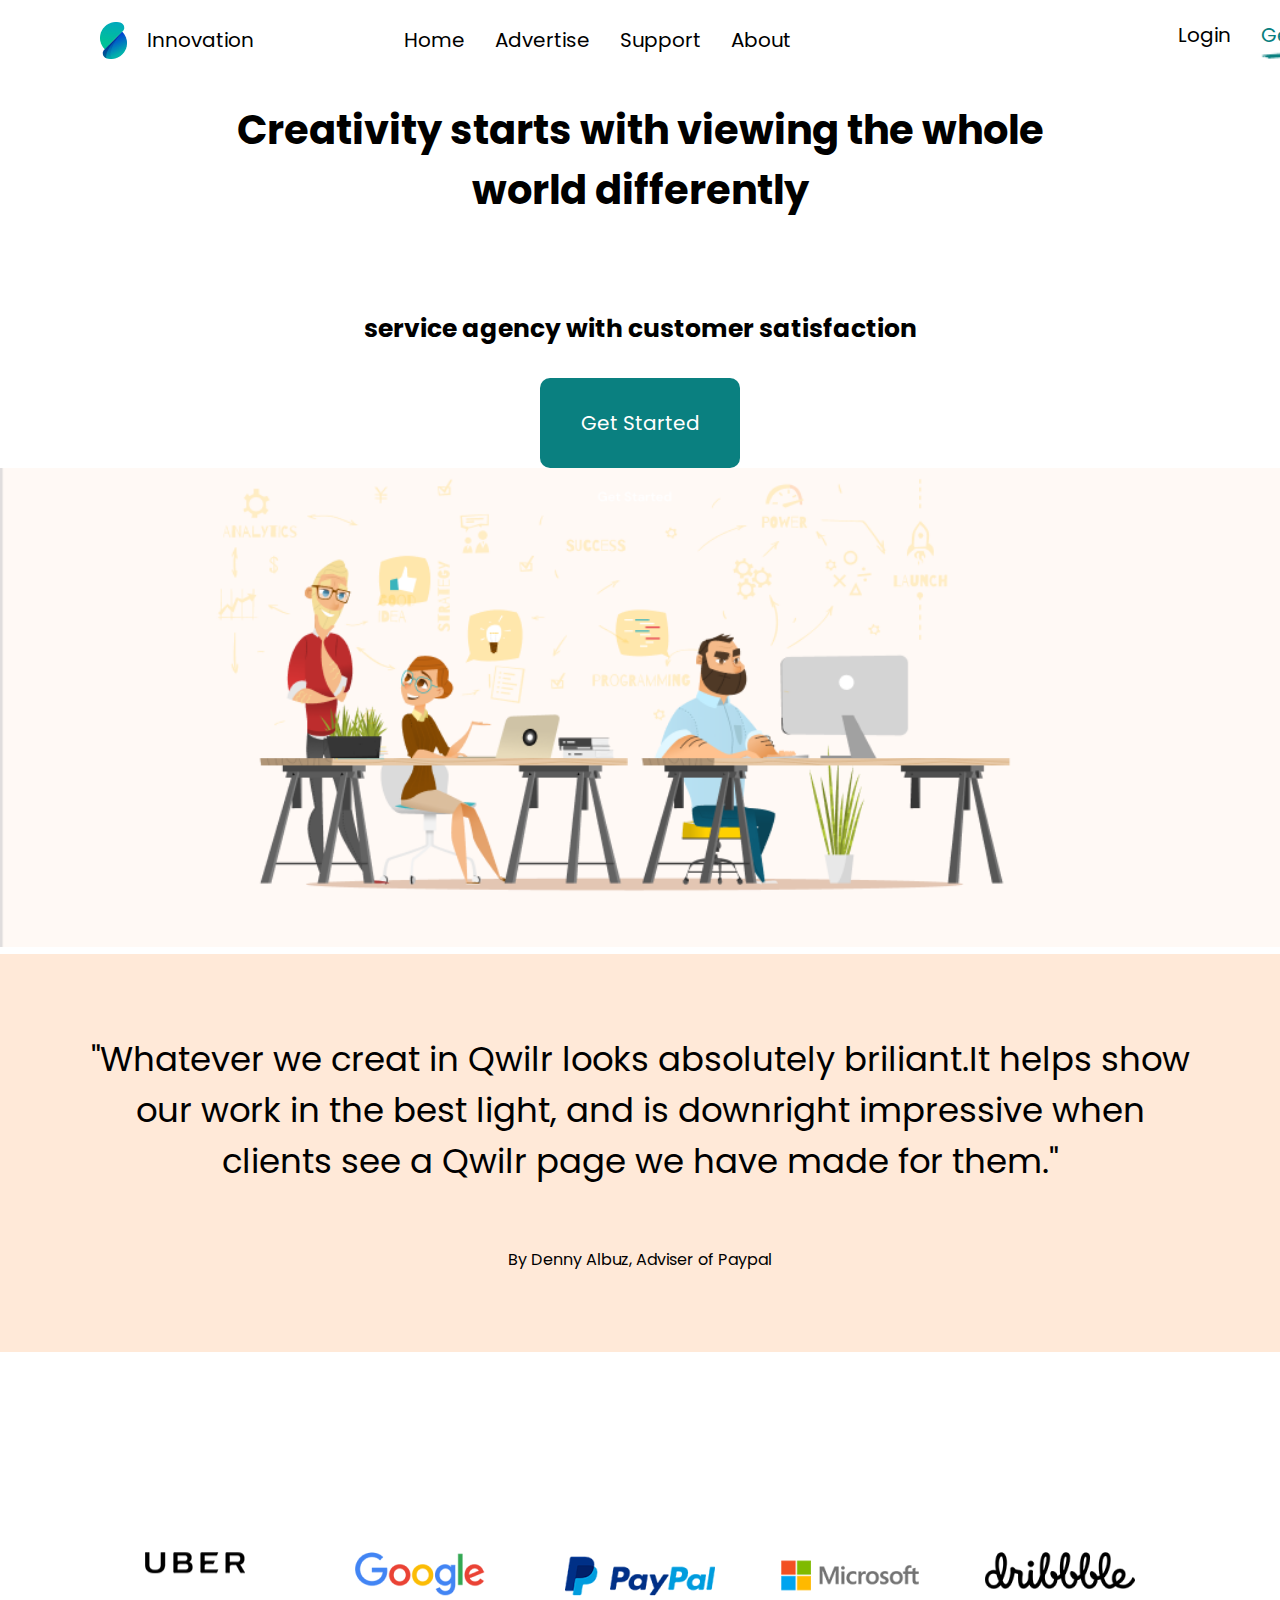
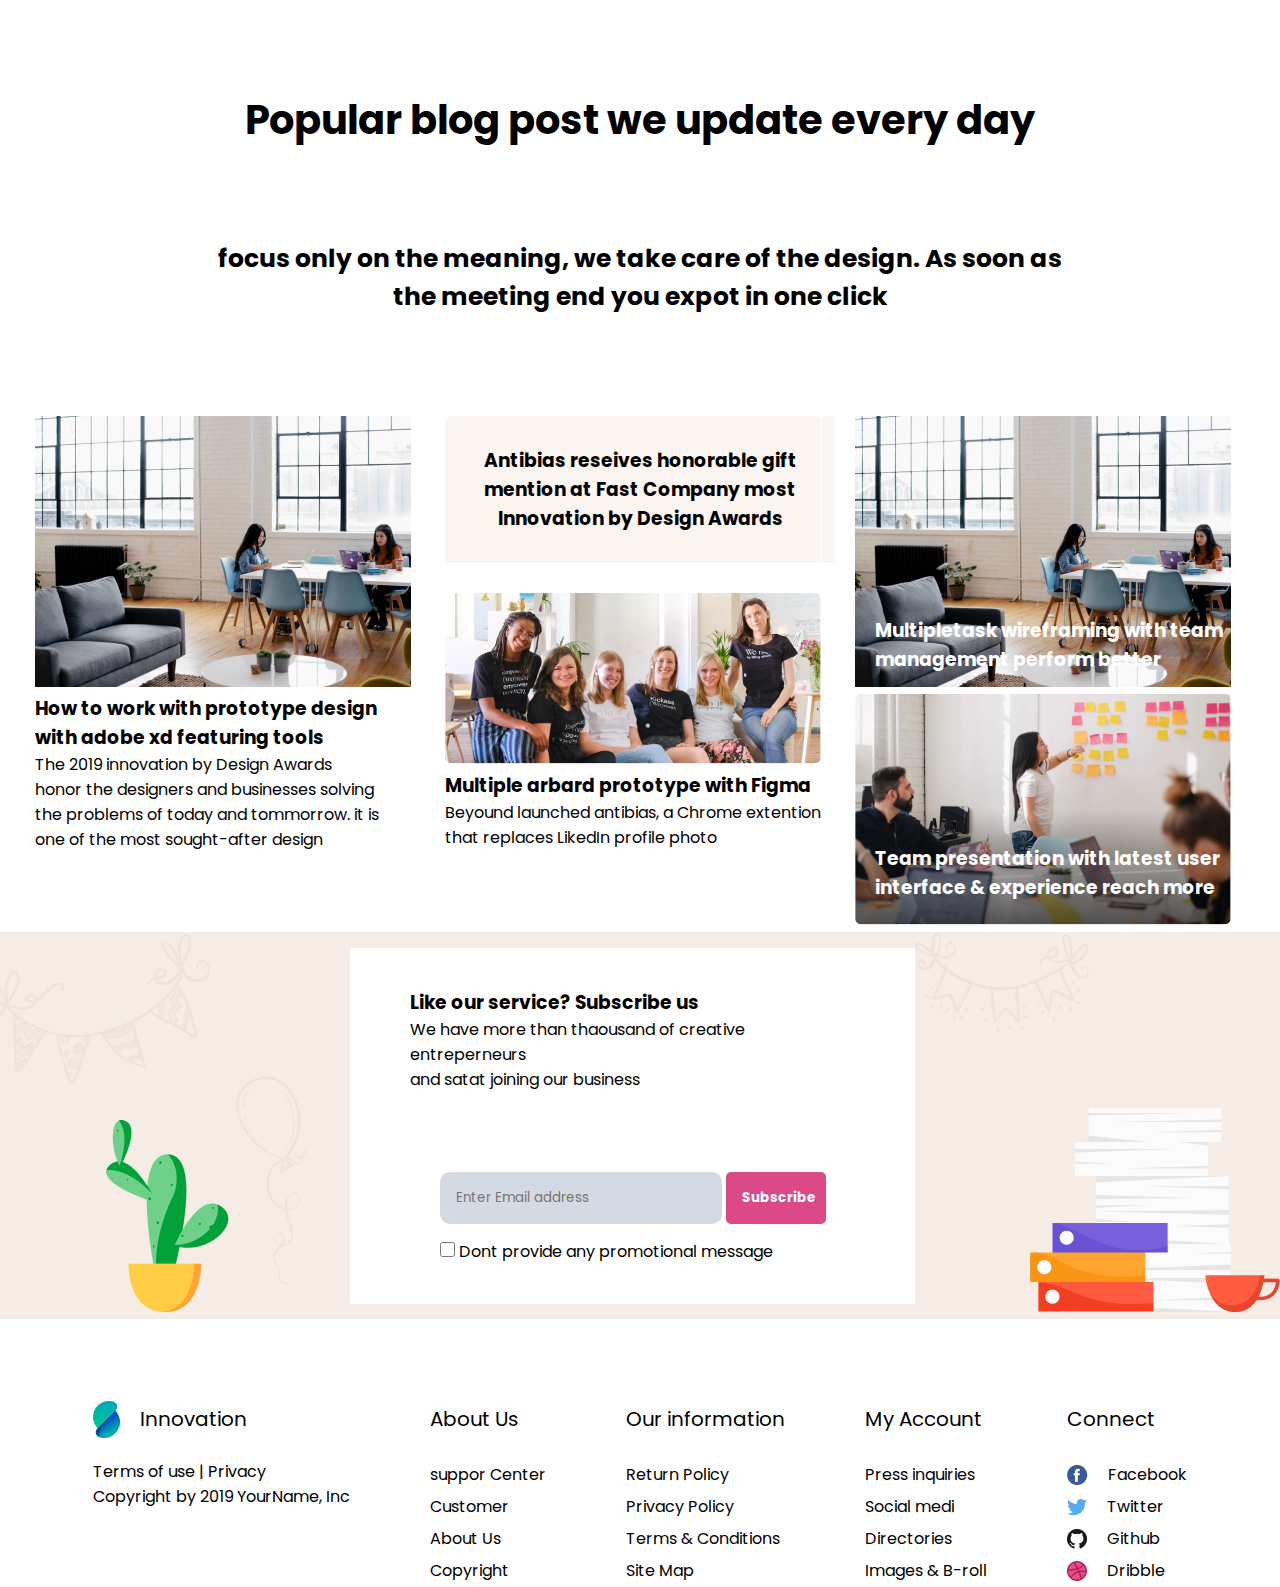
==== index.html @ 90348cad "5 commit" ====
<!DOCTYPE html>
<html lang="en">

<head>
    <meta charset="UTF-8">
    <meta name="viewport" content="width=device-width, initial-scale=1.0">
    <link rel="stylesheet" href="css/home.css">
    <title>home</title>
</head>

<body>
    <header class="header">
        <nav>
            <div class="logo">
                <img src="img/S1.png " alt="#">
                <a href="index.html">Innovation</a>
                <ul>
                    <li><a href="index.html">Home</a></li>
                    <li><a href="advertise.html">Advertise</a></li>
                    <li><a href="support.html">Support</a></li>
                    <li><a href="about.html">About</a></li>
                </ul>
            </div>
            <ul>
                <li><a href="#">Login</a></li>
                <li class="list"><a href="#" style="color: #0A8080;">Get Started</a>
                    <img src="img/Vector.png" alt="#">
                </li>
            </ul>
        </nav>
    </header>
    <div class="titre1">
        <h1>Creativity starts with viewing the whole <br> world differently</h1>
        <h3>service agency with customer satisfaction</h3>
    </div>

    <div class="button"><a href="">Get Started</a></div>
    <div class="image1">
        <img src="img/image1.png" alt="#">
    </div>
    <div class="blog-1">
        <p class="quote">"Whatever we creat in Qwilr looks absolutely briliant.It helps show <br> our work in the best
            light,
            and is downright impressive when <br> clients see a Qwilr page we have made for them."</p>
        <p class="auteur"> By Denny Albuz, Adviser of Paypal</p>
    </div>

    <div class="source">
        <img src="img/Vector(3).png" alt="#">
        <img src="img/Vector(4).png" alt="#">
        <img src="img/Vector(5).png" alt="#">
        <img src="img/Vector(6).png" alt="#">
        <img src="img/Vector(7).png" alt="#">
    </div >
    <h2>Popular blog post we update every day</h2>
    <h4>focus only on the meaning, we take care of the design. As soon as <br> the meeting end you expot in one click
    </h4>
    <div class="blog-2">
        <div class="box1">
            <img src="img/image37.png" alt="#">
            <h3>How to work with prototype design <br>with adobe xd featuring tools</h3>
            <p>The 2019 innovation by Design Awards <br> honor the designers and businesses solving <br> the problems of
                today and
                tommorrow. it is <br>one of the most sought-after design </p>
        </div>
        <div class="box2">
            <h3 class="text-1">Antibias reseives honorable gift <br> mention at Fast Company most <br> Innovation by
                Design Awards</h3>
            <img src="img/image.png" alt="#">
            <h3>Multiple arbard prototype with Figma</h3>
            <p>Beyound launched antibias, a Chrome extention <br> that replaces LikedIn profile photo</p>
        </div>
        <div class="box3">
            <div class="box5">
                <h3>Multipletask wireframing with team <br> management perform better</h3>
                <img src="img/image37.png" alt="#">
            </div>
            <div class="box6">
                <h3>Team presentation with latest user <br> interface & experience reach more</h3>
                <img src="img/image(1).png" alt="#">
            </div>
        </div>
    </div>
    <section class="wrapper">
        <div>
            <img src="img/Group75.png" alt="#">
        </div>
        <div class="container">
            <div>
                <h3>Like our service? Subscribe us</h3>
                <p>We have more than thaousand of creative entreperneurs <br> and satat joining our business</p>
            </div>
            <form>
                <div class="div-sub">
                    <input class="input-1" type="email" placeholder="Enter Email address">
                    <input class="input-2" type="submit" value="Subscribe">
                </div>
                <div>
                    <input class="input-3" type="checkbox">
                    <label>Dont provide any promotional message</label>
                </div>
            </form>
        </div>
        <div>
            <img src="img/Group76(1).png" alt="#">
        </div>
    </section>
    <footer>
        <section class="foot">
            <div class="list">
                <div class="logo">
                    <img src="img/S1.png" alt="#">
                    <a class="main " href="#">Innovation</a>
                </div>
                <div>
                    <p> Terms of use | Privacy</p>
                </div>
                <div>
                    <p>Copyright by 2019 YourName, Inc</p>
                </div>
            </div>
            <div class="list">
                <div><a class="main" href="#">About Us</a></div>
                <div><a class="lien" href="#">suppor Center</a></div>
                <div><a class="lien" href="#">Customer</a></div>
                <div><a class="lien" href="#">About Us</a></div>
                <div><a class="lien" href="#">Copyright</a></div>
            </div>
            <div class="list">
                <div><a class="main" href="#">Our information</a></div>
                <div><a class="lien" href="#">Return Policy</a></div>
                <div><a class="lien" href="#">Privacy Policy</a></div>
                <div><a class="lien" href="#">Terms & Conditions</a></div>
                <div><a class="lien" href="#">Site Map</a></div>
            </div>
            <div class="list">
                <div><a class="main" href="#">My Account </a></div>
                <div><a class="lien" href="#">Press inquiries</a></div>
                <div><a class="lien" href="#">Social medi</a></div>
                <div><a class="lien" href="#">Directories</a></div>
                <div><a class="lien" href="#">Images & B-roll</a></div>
            </div>
            <div class="list">
                <div><a class="main" href="#">Connect</a></div>
                <div class="site">
                    <img src="img/Group78.png" alt="#">
                    <a class="lien" href="#">Facebook</a>
                </div>
                <div class="site">
                    <img src="img/Group.png" alt="#">
                    <a class="lien" href="#">Twitter</a>
                </div>
                <div class="site">
                    <img src="img/Vector(11).png" alt="#">
                    <a class="lien" href="#">Github</a>
                </div>
                <div class="site">
                    <img src="img/Group81.png" alt="#">
                    <a class="lien" href="#">Dribble</a>
                </div>
            </div>
        </section>
    </footer>
</body>

</html>
---- css/home.css ----
@import url('https://fonts.googleapis.com/css2?family=Poppins:wght@100;200;300;400;500;600;700;800;900&display=swap');

* {
    margin: 0;
    padding: 0;
    font-family: 'Poppins', sans-serif;
} 

a {
    text-decoration: none;
} 



/* body{
    min-height: 100vh;
}   */
nav{
    display: flex;
    width: 100%;
    max-width: 1300px;
    margin: 0 auto;
    justify-content: space-between; 
}
ul {
    display: flex;
    list-style: none;
}
li{
    padding-left: 30px;
}
 .header {
   position: fixed;
   top: 0;
   left: 0;
   width: 100%;
   padding: 20px 100px;
   display: flex;
   justify-content: space-between;
   align-items: center;
   z-index: 999;
   background-color: #fff;
}
.logo{
    display: flex;
    align-items: center;
    gap:20px;
}
.logo a {
    position: relative;
    color: black;
    font-size: 20px;
}
.logo > a {
    margin-right: 100px;
}

nav a {
    position: relative;
    margin-left: 0px;
    color: black;
    font-size: 20px;
    transition: 0.3s;
}
nav a:hover {
    color: rgb(156, 160, 160);
}
.list{
    display: flex;
    flex-direction: column;
}
.titre1 {
    padding-top:  90px 90px;

}
 .titre1 h1{ 
    font-size: 40px;
    /* margin-left: 370px; */
    margin-top: 100px;
    text-align: center;
   
}
.titre1 h3{
    font-size: 25px;
    margin-top: 90px;
    text-align: center;
}
.button{
    font-size: 20px;
   background-color: #0A8080;
   margin: auto;
   width: 200px;
   margin-top: 30px;
   height: 60px;
   text-align: center;
   padding-top: 30px;
   border-radius: 10px;
   transition: 0.2s;
 
}
.button:hover{
    background-color: rgb(43, 41, 41);
 transform: scale(1.1);
}
.button a{
  color: #fff;
}

.image1 img{
    width: 100%;
}
.blog-1{
background-image: url("../img/Vector\ \(10\).png");
padding-top: 80px;
padding-bottom: 80px;
}
.quote{
    font-size: 34px;
    text-align: center;
}
.auteur{
    padding-top: 60px;
   text-align: center;
}

.source {
    margin-inline: auto;
    /* width: 1100px; */
    display: grid;
    grid-template-columns: repeat(auto-fit , minmax(150px , auto));
    justify-content: center;
    gap: 60px;
    margin-top: 200px;
}
h2{
    font-size: 40px;
    margin-top: 90px;
    text-align: center;

}
h4{  
     font-size: 25px;
    margin-top: 90px;
    text-align: center;
}

.blog-2{
    margin-top: 100px;
    justify-content: center;
    /* align-items: center; */
    display: grid;
    grid-template-columns: repeat(auto-fit , minmax(390px, auto));
     gap: 20px;

}
.text-1{
    background-image: url("../img/Rectangle.png");
    padding-top: 30px;
    padding-bottom: 30px;
    margin-bottom: 30px;
    text-align: center;
}
.box5{
    position: relative;
}
 .box5 > h3{
    position: absolute;
    padding-top: 200px;
    padding-left: 20px;
    color: #fff;
    
} 
.box6{
    position: relative;
}
 .box6 > h3{
    position: absolute;
    padding-top: 150px;
    padding-left: 20px;
    color: #fff;
    
} 
 .wrapper{
    background-color: #F4ECE5;
    display: grid;
    grid-template-columns: repeat(auto-fit , minmax(350px, auto));
    align-items: center;
    
} 
 .container{
    background-color: white;
   display: flex;
   flex-wrap: wrap;
   align-items: center;
   justify-content: space-evenly;
   padding-top: 40px ;
   padding-bottom: 40px ;
   padding-left: 60px ;
   padding-right: 60px ; 
   gap: 80px;
} 

.input-1{
    background-color: #D4DAE2;
    padding: 16px;
    width: 250px;
    border: #fff;
    border-radius: 10px;

}
.input-2{
    background-color:#DB4A87;
    padding: 16px;
    width: 100px;
    border: #fff;
    border-radius: 5px;
    color: #fff;
    font-weight:700;

}
.div-sub{
    margin-bottom: 15px;
}
.input-3[type="checkbox"] {
    width: 15px;
    height: 15px;
  }
footer{
    margin-top: 60px;
}
.foot{
    display: flex;
    flex-wrap: wrap;
    justify-content:center;
    gap: 80px;
   
}
.list{
    display: flex;
    flex-direction: column;
    
}
 .main{
    color: black ;
     font-size: 20px;
     line-height: 4;
 }
.lien{
    color: black;
    line-height: 2;
} 



.site{
    display: flex;
    align-items: center;
    gap:20px;
} 
@media (max-width:900px) {
    .image1 img{
        height: 100%;
        height: 300px;
    }
    
}
@media (max-width:700px){
    .titre1 h1{
        font-size: 30px;
    }
    .titre1 h3{
        font-size: 20px;
    }
    .button{
        font-size: 15px;
       width: 150px;
       margin-top: 20px;
       height: 40px;
       text-align: center;
       padding-top: 20px;
      
    }
    .quote{
        font-size: 20px;
        text-align: center;
    }
    .auteur{
        font-size: 13px;
}
h2{
    font-size: 30px;
    margin-top: 90px;
    text-align: center;

}
h4{  
     font-size: 20px;
    margin-top: 90px;
    text-align: center;
}
}
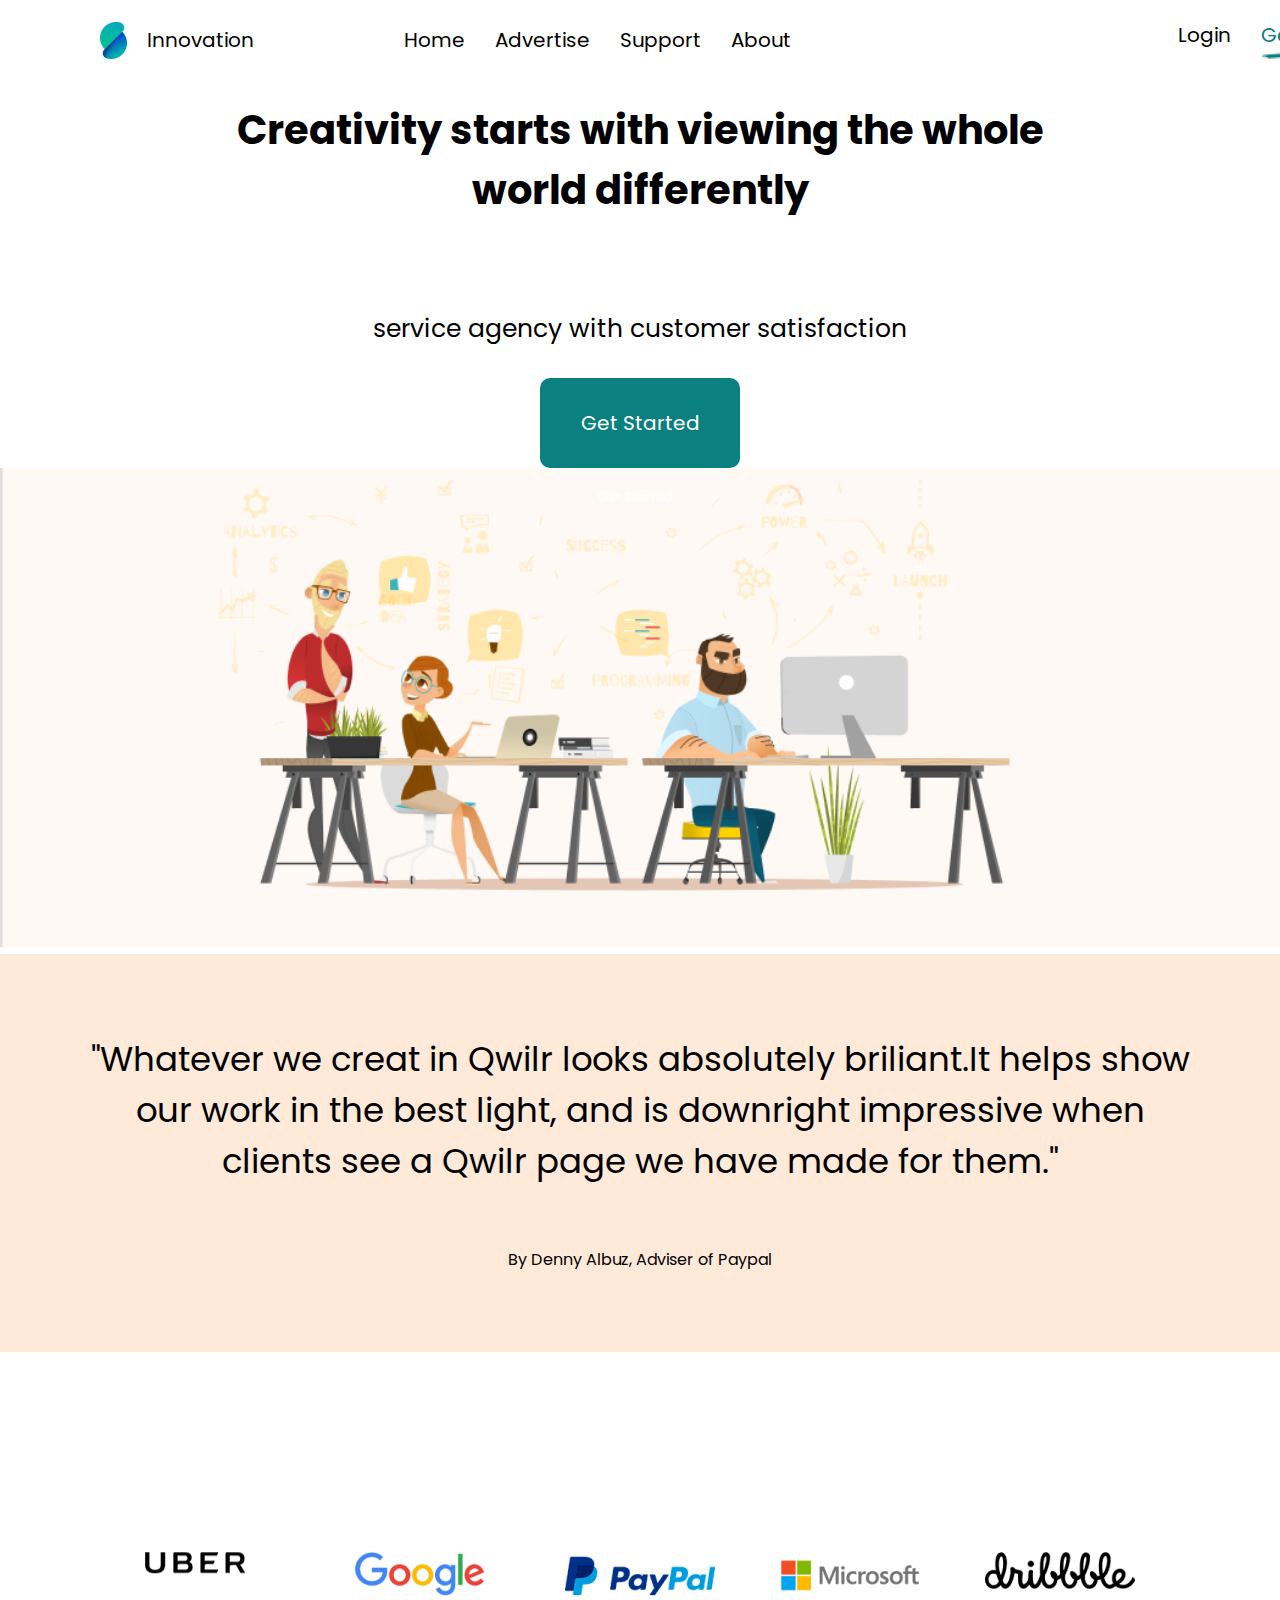
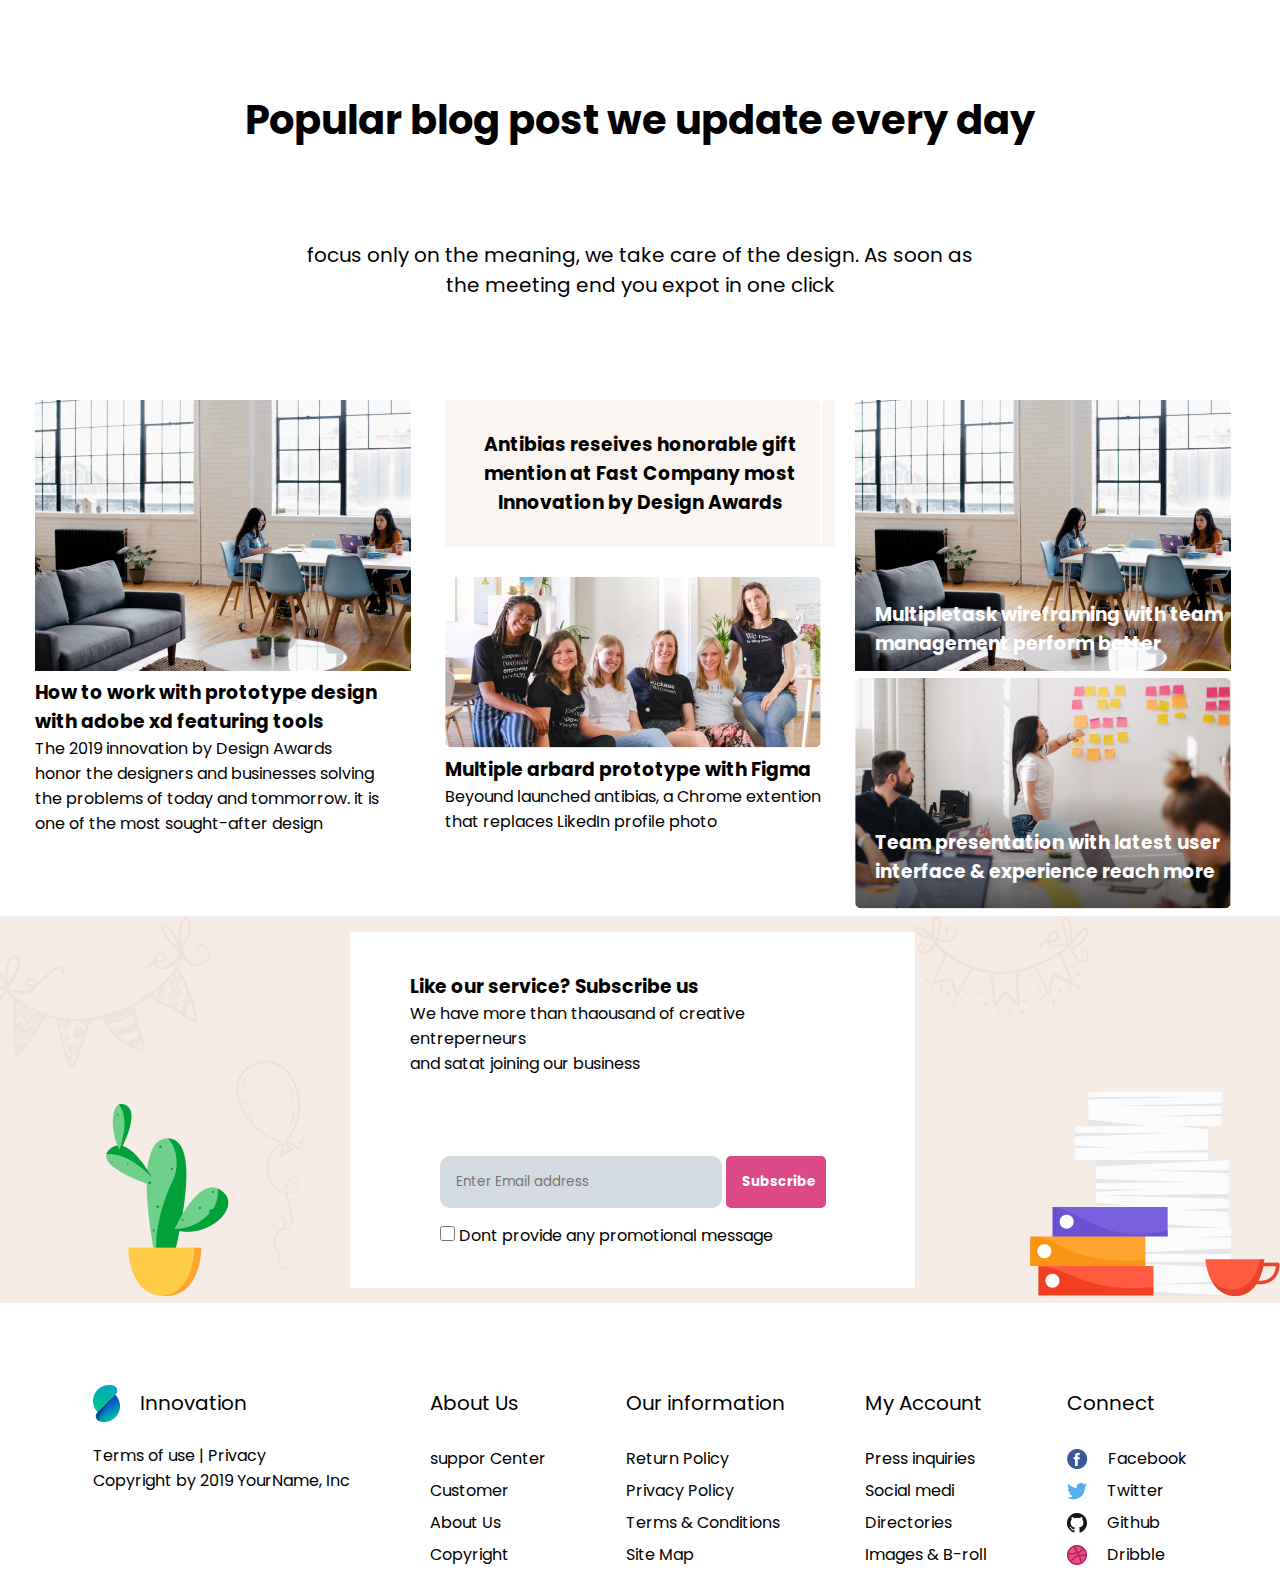
==== commit 3d1336e1: "9 commit" ====
--- a/index.html
+++ b/index.html
@@ -3,6 +3,9 @@
 
 <head>
     <meta charset="UTF-8">
+    <meta name="description" content="Author: A.N. Author,
+    Illustrator: P. Picture, Category: Books, Price: $17.99,
+    Length: 784 pages">
     <meta name="viewport" content="width=device-width, initial-scale=1.0">
     <link rel="stylesheet" href="css/home.css">
     <title>home</title>
@@ -31,10 +34,10 @@
     </header>
     <div class="titre1">
         <h1>Creativity starts with viewing the whole <br> world differently</h1>
-        <h3>service agency with customer satisfaction</h3>
+        <p>service agency with customer satisfaction</p>
     </div>
 
-    <div class="button"><a href="">Get Started</a></div>
+    <div class="button"><a href="index.html">Get Started</a></div>
     <div class="image1">
         <img src="img/image1.png" alt="#">
     </div>
@@ -53,8 +56,8 @@
         <img src="img/Vector(7).png" alt="#">
     </div >
     <h2>Popular blog post we update every day</h2>
-    <h4>focus only on the meaning, we take care of the design. As soon as <br> the meeting end you expot in one click
-    </h4>
+    <p class="paragraphe">focus only on the meaning, we take care of the design. As soon as <br> the meeting end you expot in one click
+    </p>
     <div class="blog-2">
         <div class="box1">
             <img src="img/image37.png" alt="#">
@@ -96,8 +99,8 @@
                     <input class="input-2" type="submit" value="Subscribe">
                 </div>
                 <div>
-                    <input class="input-3" type="checkbox">
-                    <label>Dont provide any promotional message</label>
+                    <input id="checkbook" class="input-3" type="checkbox">
+                    <label for="checkbook">Dont provide any promotional message</label>
                 </div>
             </form>
         </div>
--- a/css/home.css
+++ b/css/home.css
@@ -81,10 +81,13 @@
     text-align: center;
    
 }
-.titre1 h3{
+.titre1 p{
     font-size: 25px;
     margin-top: 90px;
     text-align: center;
+}
+.image1{
+    max-width: 100%;
 }
 .button{
     font-size: 20px;
@@ -139,8 +142,8 @@
     text-align: center;
 
 }
-h4{  
-     font-size: 25px;
+.paragraphe{  
+     font-size: 20px;
     margin-top: 90px;
     text-align: center;
 }
@@ -259,17 +262,17 @@
     gap:20px;
 } 
 @media (max-width:900px) {
-    .image1 img{
+     .image1 img{
         height: 100%;
         height: 300px;
     }
-    
+     
 }
 @media (max-width:700px){
     .titre1 h1{
         font-size: 30px;
     }
-    .titre1 h3{
+    .titre1 p{
         font-size: 20px;
     }
     .button{
@@ -294,7 +297,7 @@
     text-align: center;
 
 }
-h4{  
+.paragraphe{  
      font-size: 20px;
     margin-top: 90px;
     text-align: center;
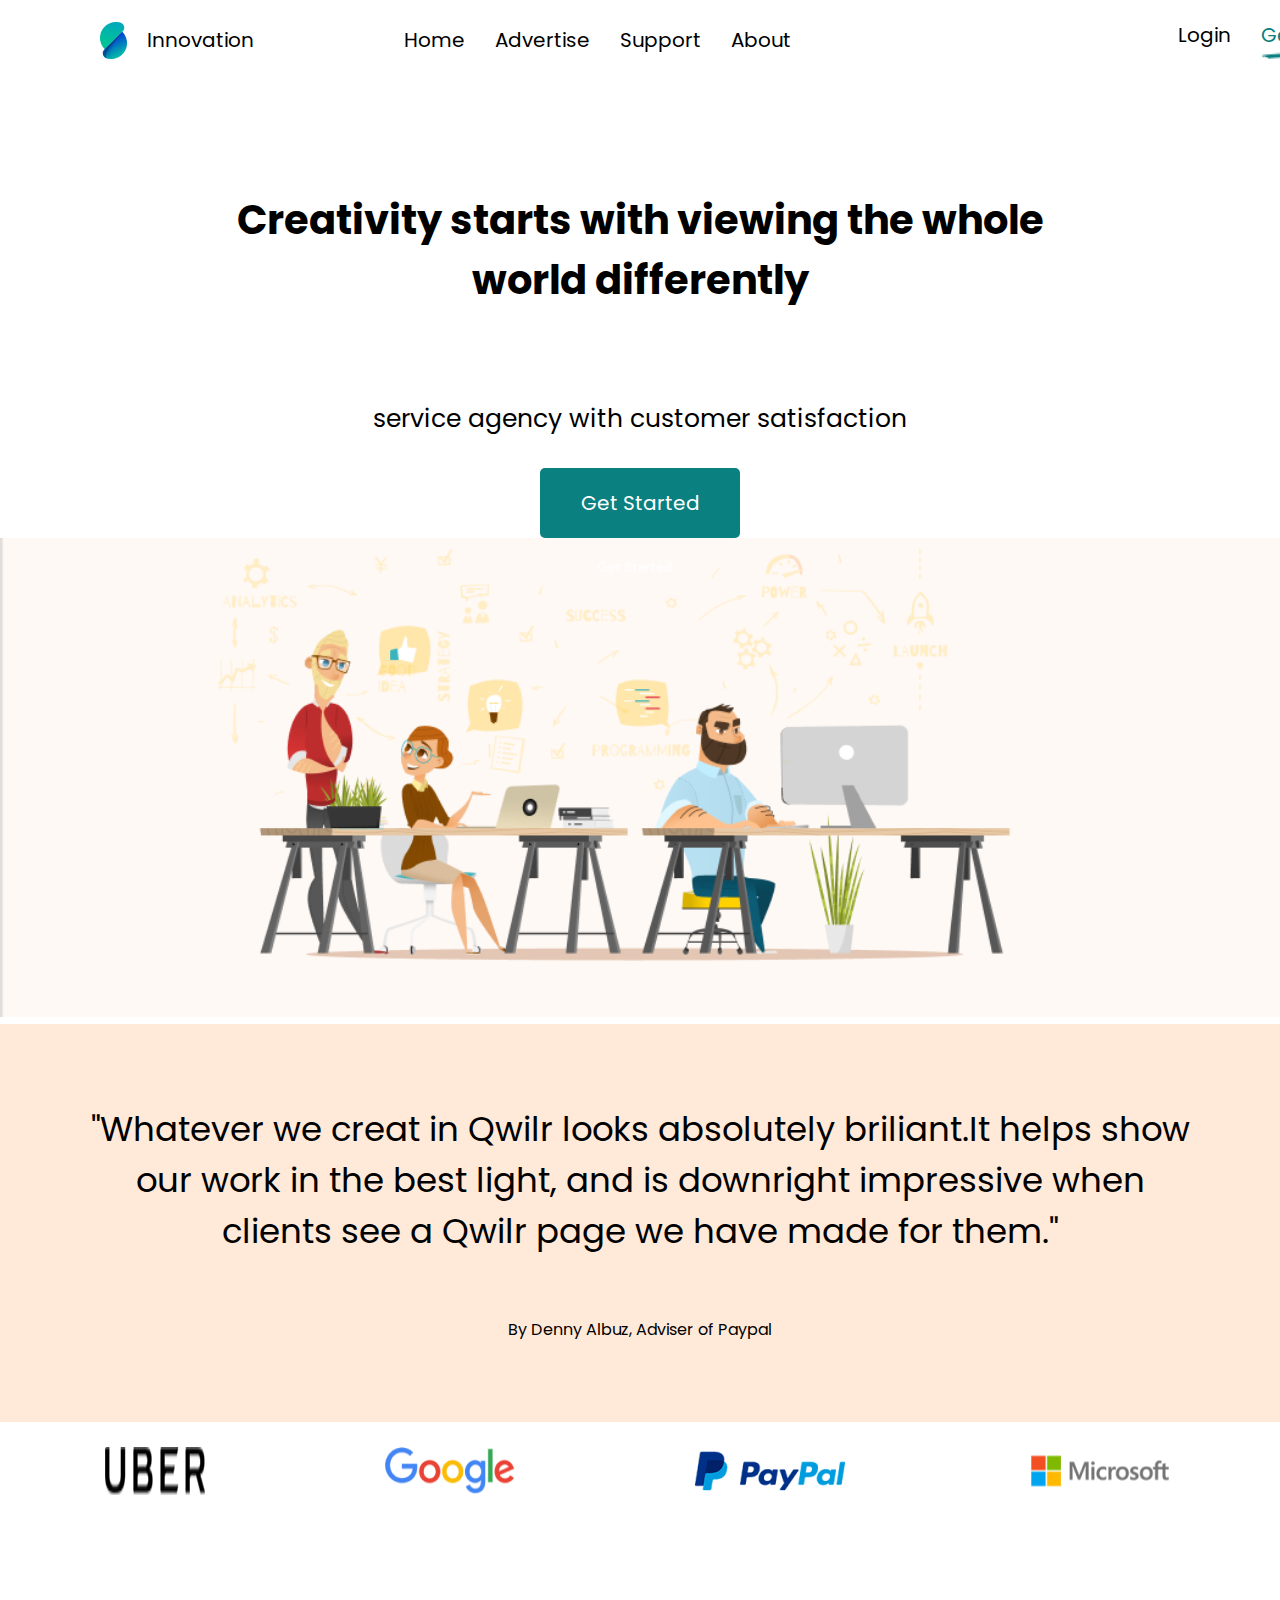
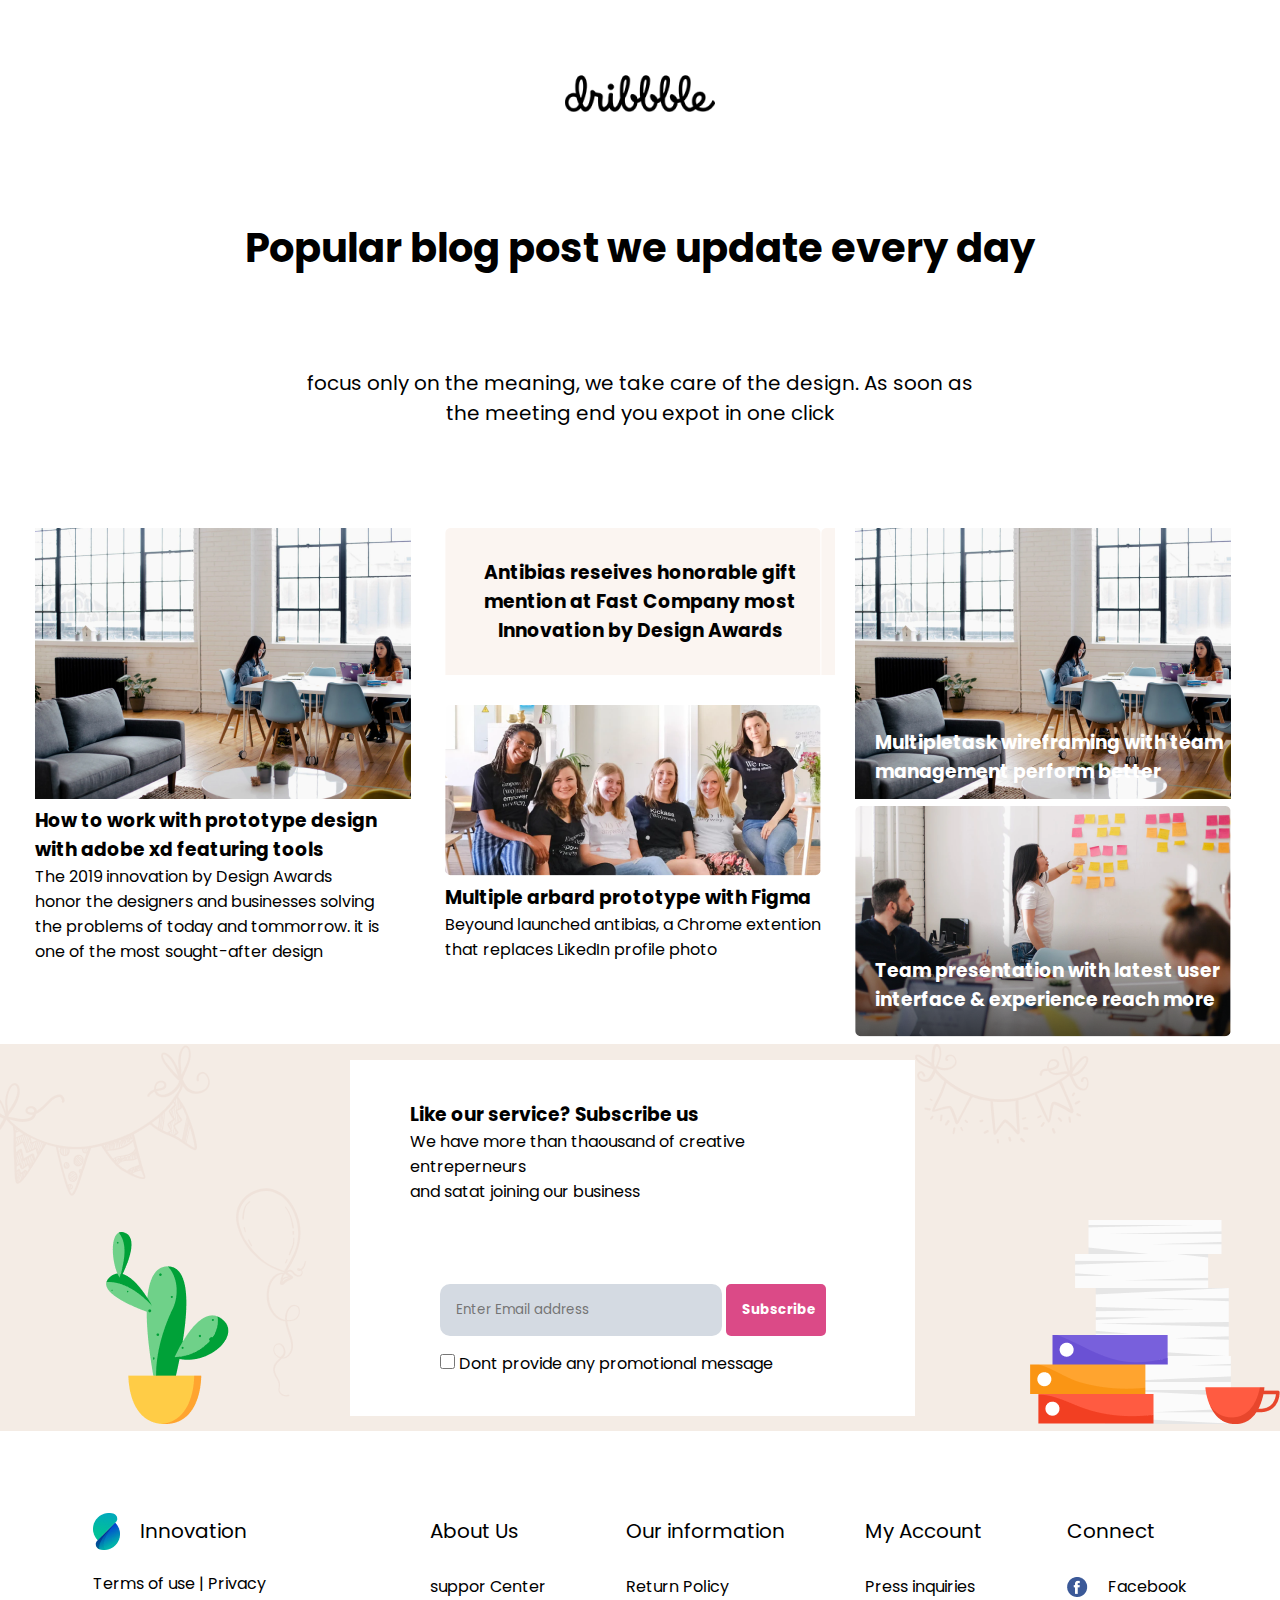
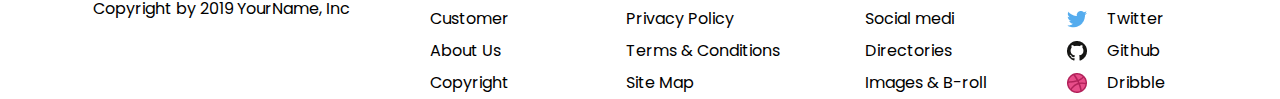
==== commit 323365d7: "modification commit" ====
--- a/index.html
+++ b/index.html
@@ -32,6 +32,7 @@
             </ul>
         </nav>
     </header>
+    <section class="home">
     <div class="titre1">
         <h1>Creativity starts with viewing the whole <br> world differently</h1>
         <p>service agency with customer satisfaction</p>
@@ -41,6 +42,7 @@
     <div class="image1">
         <img src="img/image1.png" alt="#">
     </div>
+</section>
     <div class="blog-1">
         <p class="quote">"Whatever we creat in Qwilr looks absolutely briliant.It helps show <br> our work in the best
             light,
@@ -86,7 +88,7 @@
     </div>
     <section class="wrapper">
         <div>
-            <img src="img/Group75.png" alt="#">
+            <img class="sub-img" src="img/Group75.png" alt="#">
         </div>
         <div class="container">
             <div>
@@ -105,7 +107,7 @@
             </form>
         </div>
         <div>
-            <img src="img/Group76(1).png" alt="#">
+            <img class="sub-img" src="img/Group76(1).png" alt="#">
         </div>
     </section>
     <footer>
--- a/css/home.css
+++ b/css/home.css
@@ -6,42 +6,39 @@
     padding: 0;
     font-family: 'Poppins', sans-serif;
 } 
+.header {
+    position: fixed;
+    top: 0;
+    left: 0;
+    width: 100%;
+    padding: 20px 100px;
+    display: flex;
+    justify-content: space-between;
+    align-items: center;
+    z-index: 999;
+    background-color: #fff;
+ }
 
 a {
     text-decoration: none;
 } 
-
-
-
-/* body{
-    min-height: 100vh;
-}   */
+ul {
+    display: flex;
+    list-style: none;
+}
+li{
+    padding-left: 30px;
+}
 nav{
+   
     display: flex;
     width: 100%;
     max-width: 1300px;
     margin: 0 auto;
     justify-content: space-between; 
 }
-ul {
-    display: flex;
-    list-style: none;
-}
-li{
-    padding-left: 30px;
-}
- .header {
-   position: fixed;
-   top: 0;
-   left: 0;
-   width: 100%;
-   padding: 20px 100px;
-   display: flex;
-   justify-content: space-between;
-   align-items: center;
-   z-index: 999;
-   background-color: #fff;
-}
+
+ 
 .logo{
     display: flex;
     align-items: center;
@@ -57,7 +54,7 @@
 }
 
 nav a {
-    position: relative;
+    /* position: relative; */
     margin-left: 0px;
     color: black;
     font-size: 20px;
@@ -71,7 +68,7 @@
     flex-direction: column;
 }
 .titre1 {
-    padding-top:  90px 90px;
+    padding-top:  90px;
 
 }
  .titre1 h1{ 
@@ -86,30 +83,29 @@
     margin-top: 90px;
     text-align: center;
 }
-.image1{
-    max-width: 100%;
-}
 .button{
     font-size: 20px;
    background-color: #0A8080;
-   margin: auto;
+   margin-inline: auto;
    width: 200px;
    margin-top: 30px;
-   height: 60px;
    text-align: center;
-   padding-top: 30px;
-   border-radius: 10px;
-   transition: 0.2s;
+   padding-top: 20px;
+   padding-bottom: 20px;
+   border-radius: 5px;
+   
  
 }
 .button:hover{
     background-color: rgb(43, 41, 41);
- transform: scale(1.1);
+    transform: scale(1.1);
 }
 .button a{
   color: #fff;
 }
-
+.image1{
+    max-width: 100%;
+}
 .image1 img{
     width: 100%;
 }
@@ -130,11 +126,20 @@
 .source {
     margin-inline: auto;
     /* width: 1100px; */
-    display: grid;
-    grid-template-columns: repeat(auto-fit , minmax(150px , auto));
+    display: flex;
+    flex-wrap: wrap;
     justify-content: center;
-    gap: 60px;
-    margin-top: 200px;
+    gap: 150px;
+    margin-top: 10px;
+}
+.source img{
+    padding: 15px;
+    transition: 0.3s;
+    border-radius: 17px;
+}
+.source img:hover{
+    background-color: #dddee0;
+    transform: scale(1.1);
 }
 h2{
     font-size: 40px;
@@ -261,45 +266,93 @@
     align-items: center;
     gap:20px;
 } 
-@media (max-width:900px) {
+@media (max-width:600px) {
+    .home{
+        background-color: #FEEADA ;
+        padding: 10px;
+    }
+    .blog-1{
+        background-color: #FFD0AA;
+        padding: 30px;
+    }
+
      .image1 img{
-        height: 100%;
-        height: 300px;
+       display: none;
+    }
+    .source {
+        margin-inline: auto;
+        justify-content: center;
+        gap: 10px;
+        margin-top: 50px;
     }
      
-}
-@media (max-width:700px){
+    .source img{
+     width: 100px;
+
+    }
+    .input-1{
+        margin-bottom: 10px;
+    }
+    .input-2{
+        background-color:#DB4A87;
+        padding: 10px;
+        font-weight:500;
+    
+    }
+}
+@media (max-width:600px){
     .titre1 h1{
-        font-size: 30px;
+        font-size: 20px;
     }
     .titre1 p{
-        font-size: 20px;
+        margin-top: 12px;
+        font-size: 12px;
     }
     .button{
         font-size: 15px;
-       width: 150px;
-       margin-top: 20px;
-       height: 40px;
-       text-align: center;
-       padding-top: 20px;
+         width: 100px;
+       margin-top: 10px;
+       padding: 10px;
+       margin-bottom: 20px;
       
     }
     .quote{
-        font-size: 20px;
+        font-size: 12px;
         text-align: center;
     }
     .auteur{
-        font-size: 13px;
+        padding-top: 20px;
+        font-size: 10px;
 }
 h2{
-    font-size: 30px;
-    margin-top: 90px;
-    text-align: center;
-
+    font-size: 20px;
+    margin-top: 50px;
+    text-align: center;
+
+}
+p{
+    font-size: 12px;
 }
 .paragraphe{  
-     font-size: 20px;
-    margin-top: 90px;
-    text-align: center;
+     font-size: 12px;
+    margin-top: 30px;
+    text-align: center;
+}
+.blog-2{
+    margin-left:30px;
+    margin-top: 20px;
+}
+.sub-img{
+    display: none;
+} 
+.container{
+    background-color: #F4ECE5;
+    gap: 20px;
+}
+.foot{
+    margin-inline:auto ;
+        gap: 50px;
+
+   
 }
 }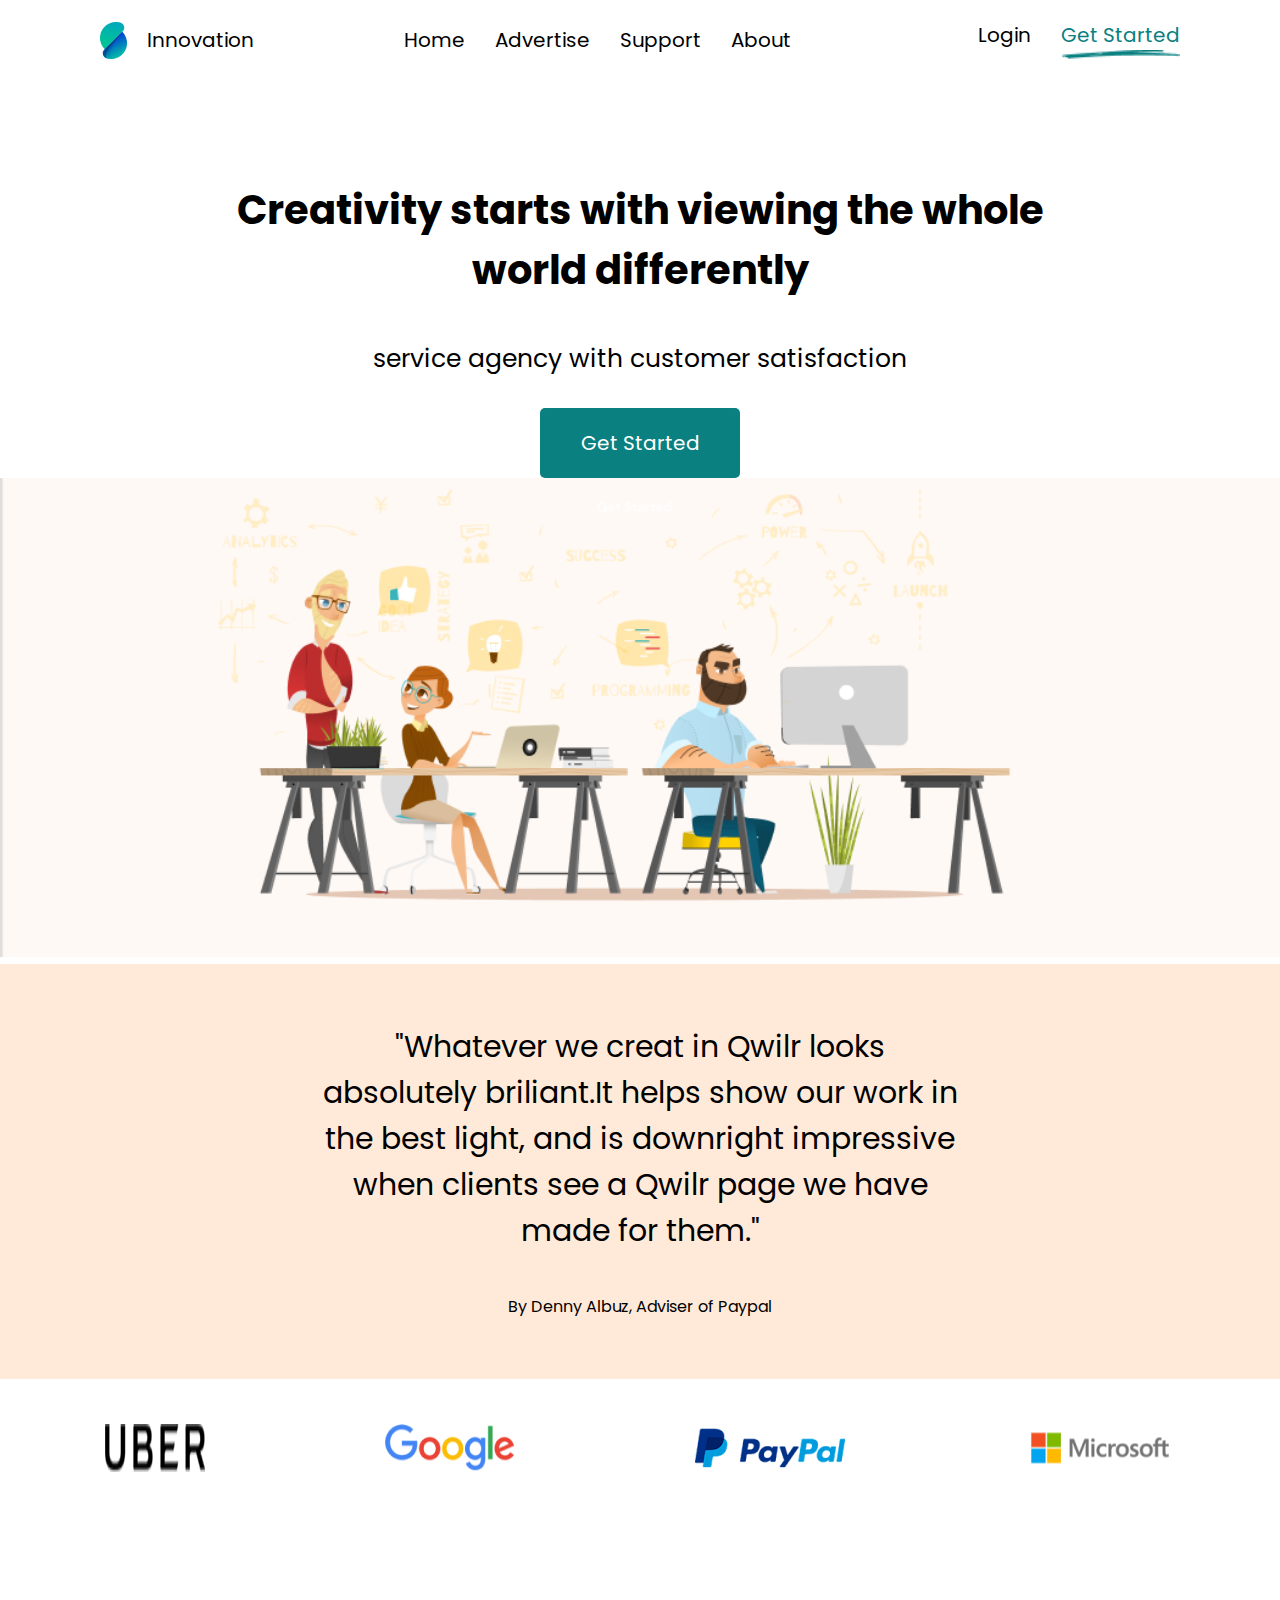
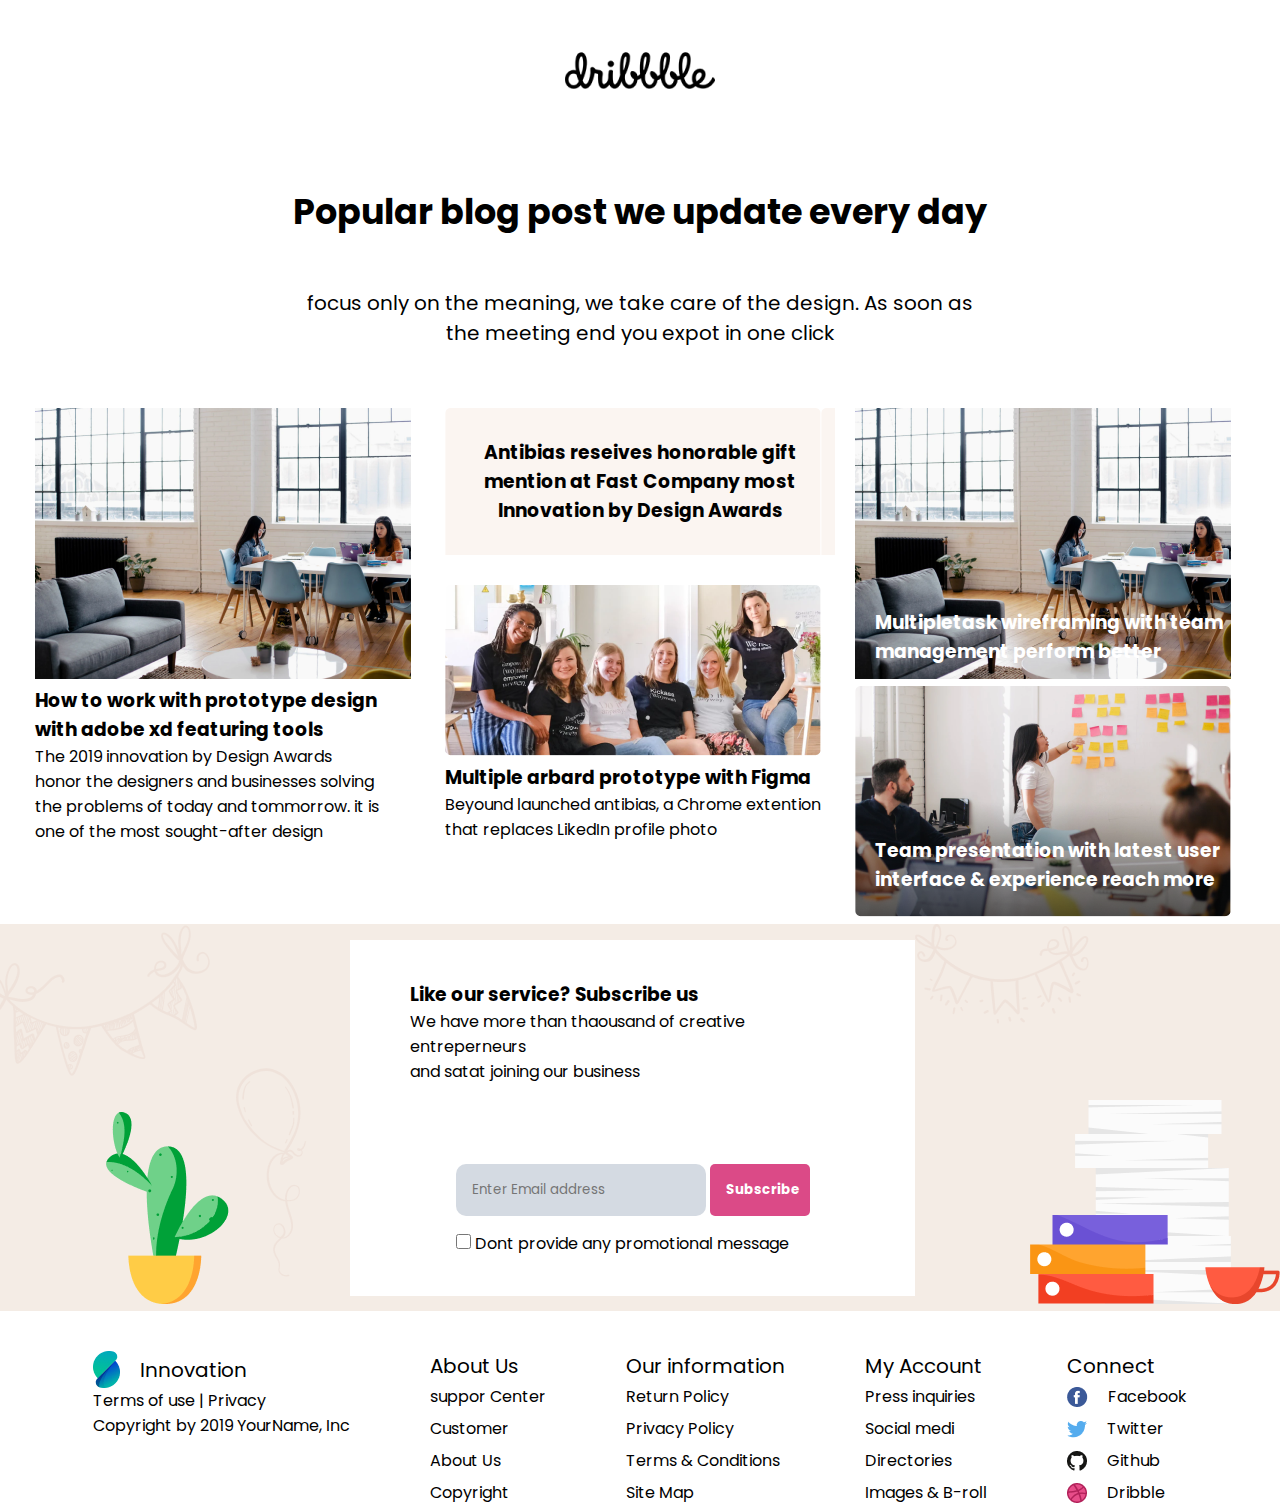
==== commit b60fc725: "modification_page_contact commit" ====
--- a/index.html
+++ b/index.html
@@ -6,6 +6,8 @@
     <meta name="description" content="Author: A.N. Author,
     Illustrator: P. Picture, Category: Books, Price: $17.99,
     Length: 784 pages">
+    <link rel="stylesheet" href="https://cdnjs.cloudflare.com/ajax/libs/font-awesome/6.4.2/css/all.min.css">
+
     <meta name="viewport" content="width=device-width, initial-scale=1.0">
     <link rel="stylesheet" href="css/home.css">
     <title>home</title>
@@ -26,11 +28,12 @@
             </div>
             <ul>
                 <li><a href="#">Login</a></li>
-                <li class="list"><a href="#" style="color: #0A8080;">Get Started</a>
+                <li class="get"><a href="#" style="color: #0A8080;">Get Started</a>
                     <img src="img/Vector.png" alt="#">
                 </li>
             </ul>
         </nav>
+        <label for= "" class="icon"></label>
     </header>
     <section class="home">
     <div class="titre1">
@@ -44,9 +47,9 @@
     </div>
 </section>
     <div class="blog-1">
-        <p class="quote">"Whatever we creat in Qwilr looks absolutely briliant.It helps show <br> our work in the best
+        <p class="quote">"Whatever we creat in Qwilr looks absolutely briliant.It helps show  our work in the best
             light,
-            and is downright impressive when <br> clients see a Qwilr page we have made for them."</p>
+            and is downright impressive when  clients see a Qwilr page we have made for them."</p>
         <p class="auteur"> By Denny Albuz, Adviser of Paypal</p>
     </div>
 
@@ -57,7 +60,7 @@
         <img src="img/Vector(6).png" alt="#">
         <img src="img/Vector(7).png" alt="#">
     </div >
-    <h2>Popular blog post we update every day</h2>
+    <h2 class="titre-2">Popular blog post we update every day</h2>
     <p class="paragraphe">focus only on the meaning, we take care of the design. As soon as <br> the meeting end you expot in one click
     </p>
     <div class="blog-2">
@@ -112,8 +115,8 @@
     </section>
     <footer>
         <section class="foot">
-            <div class="list">
-                <div class="logo">
+            <div class="list1">
+                <div class="logo-2">
                     <img src="img/S1.png" alt="#">
                     <a class="main " href="#">Innovation</a>
                 </div>
--- a/css/home.css
+++ b/css/home.css
@@ -5,6 +5,7 @@
     margin: 0;
     padding: 0;
     font-family: 'Poppins', sans-serif;
+    box-sizing: border-box;
 } 
 .header {
     position: fixed;
@@ -22,23 +23,16 @@
 a {
     text-decoration: none;
 } 
-ul {
-    display: flex;
-    list-style: none;
-}
-li{
-    padding-left: 30px;
+img{
+    max-width: 100%;
 }
 nav{
-   
     display: flex;
     width: 100%;
     max-width: 1300px;
     margin: 0 auto;
     justify-content: space-between; 
 }
-
- 
 .logo{
     display: flex;
     align-items: center;
@@ -53,8 +47,29 @@
     margin-right: 100px;
 }
 
+ul {
+    display: flex;
+    list-style: none;
+}
+
+li{
+    padding-left: 30px;
+}
+
+/* header label{
+    display: none;
+}
+
+ header label::before{
+    content: "\f0c9 ";
+    font-family: "FontAwesome";
+    font-size: 30px;
+   cursor: pointer;
+    
+ } */
+
 nav a {
-    /* position: relative; */
+     position: relative; 
     margin-left: 0px;
     color: black;
     font-size: 20px;
@@ -63,7 +78,7 @@
 nav a:hover {
     color: rgb(156, 160, 160);
 }
-.list{
+.get{
     display: flex;
     flex-direction: column;
 }
@@ -73,14 +88,12 @@
 }
  .titre1 h1{ 
     font-size: 40px;
-    /* margin-left: 370px; */
-    margin-top: 100px;
-    text-align: center;
-   
+    margin-top: 90px;
+    text-align: center;
 }
 .titre1 p{
     font-size: 25px;
-    margin-top: 90px;
+    margin-top: 40px;
     text-align: center;
 }
 .button{
@@ -103,60 +116,57 @@
 .button a{
   color: #fff;
 }
-.image1{
-    max-width: 100%;
-}
 .image1 img{
-    width: 100%;
+ width: 100%;
 }
 .blog-1{
 background-image: url("../img/Vector\ \(10\).png");
-padding-top: 80px;
-padding-bottom: 80px;
+padding-top: 60px;
+padding-bottom: 60px;
 }
 .quote{
-    font-size: 34px;
+    margin-inline: auto;
+    width: 50%;
+    font-size: 30px;
     text-align: center;
 }
 .auteur{
-    padding-top: 60px;
+    padding-top: 40px;
    text-align: center;
 }
 
 .source {
     margin-inline: auto;
-    /* width: 1100px; */
     display: flex;
     flex-wrap: wrap;
     justify-content: center;
     gap: 150px;
-    margin-top: 10px;
+    margin-top: 30px;
 }
 .source img{
     padding: 15px;
     transition: 0.3s;
-    border-radius: 17px;
+    border-radius: 10px;
 }
 .source img:hover{
     background-color: #dddee0;
     transform: scale(1.1);
 }
-h2{
-    font-size: 40px;
-    margin-top: 90px;
+.titre-2{
+    font-size: 35px;
+    margin-top: 80px;
     text-align: center;
 
 }
 .paragraphe{  
      font-size: 20px;
-    margin-top: 90px;
+    margin-top: 50px;
     text-align: center;
 }
 
 .blog-2{
-    margin-top: 100px;
+    margin-top: 60px;
     justify-content: center;
-    /* align-items: center; */
     display: grid;
     grid-template-columns: repeat(auto-fit , minmax(390px, auto));
      gap: 20px;
@@ -202,10 +212,7 @@
    flex-wrap: wrap;
    align-items: center;
    justify-content: space-evenly;
-   padding-top: 40px ;
-   padding-bottom: 40px ;
-   padding-left: 60px ;
-   padding-right: 60px ; 
+   padding: 40px 60px 40px 60px;
    gap: 80px;
 } 
 
@@ -234,10 +241,8 @@
     width: 15px;
     height: 15px;
   }
-footer{
-    margin-top: 60px;
-}
-.foot{
+  .foot{
+    margin-top: 40px;
     display: flex;
     flex-wrap: wrap;
     justify-content:center;
@@ -249,24 +254,48 @@
     flex-direction: column;
     
 }
+.logo-2{
+    display: flex;
+    align-items: center;
+    gap: 20px;
+    
+}
+
+.logo-2 a {
+    color: black;
+    font-size: 20px;
+}
  .main{
     color: black ;
      font-size: 20px;
-     line-height: 4;
+    
  }
 .lien{
     color: black;
     line-height: 2;
 } 
 
-
-
 .site{
     display: flex;
     align-items: center;
     gap:20px;
 } 
+
+
 @media (max-width:600px) {
+    .header{
+        padding-left:15px ;
+    }
+
+   
+    /* header label{
+        display: block;
+
+    }
+    ul{
+        display: none;
+    } */
+    
     .home{
         background-color: #FEEADA ;
         padding: 10px;
@@ -294,10 +323,8 @@
         margin-bottom: 10px;
     }
     .input-2{
-        background-color:#DB4A87;
         padding: 10px;
         font-weight:500;
-    
     }
 }
 @media (max-width:600px){
@@ -309,7 +336,7 @@
         font-size: 12px;
     }
     .button{
-        font-size: 15px;
+        font-size: 12px;
          width: 100px;
        margin-top: 10px;
        padding: 10px;
@@ -342,17 +369,34 @@
     margin-left:30px;
     margin-top: 20px;
 }
-.sub-img{
-    display: none;
-} 
-.container{
-    background-color: #F4ECE5;
-    gap: 20px;
-}
-.foot{
-    margin-inline:auto ;
-        gap: 50px;
-
-   
-}
-}+ .wrapper div img {
+        display: none;
+    }
+
+    .container {
+        background-color: #F4ECE5;
+        gap: 20px;
+    }
+
+    .input-1 {
+        margin-bottom: 10px;
+    }
+
+    .input-2 {
+        padding: 10px;
+        font-weight: 500;
+    }
+    
+.foot {
+    justify-content: space-between;
+    gap: 30px;
+    }
+    .list1{
+        width: 100%;
+        margin-inline: 50px;
+
+    }
+    .list{
+        width: 40%;
+    } 
+}
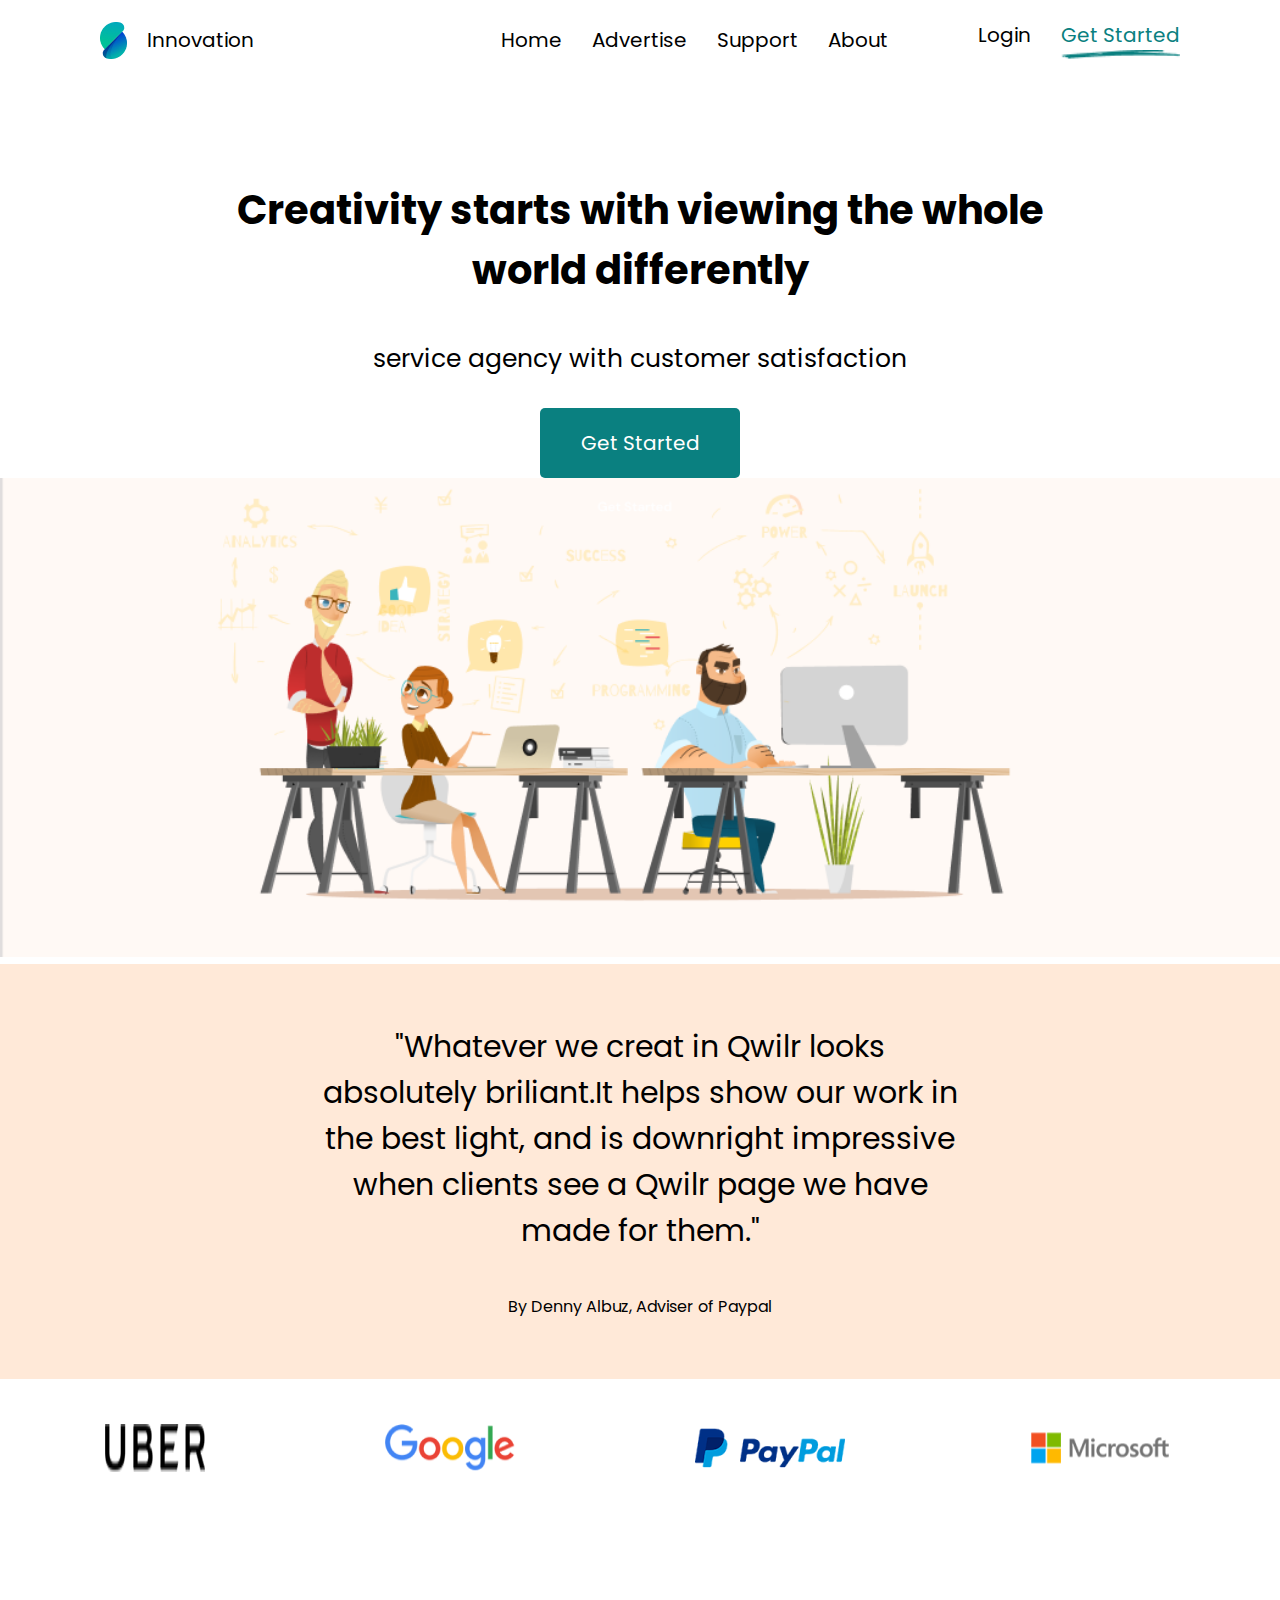
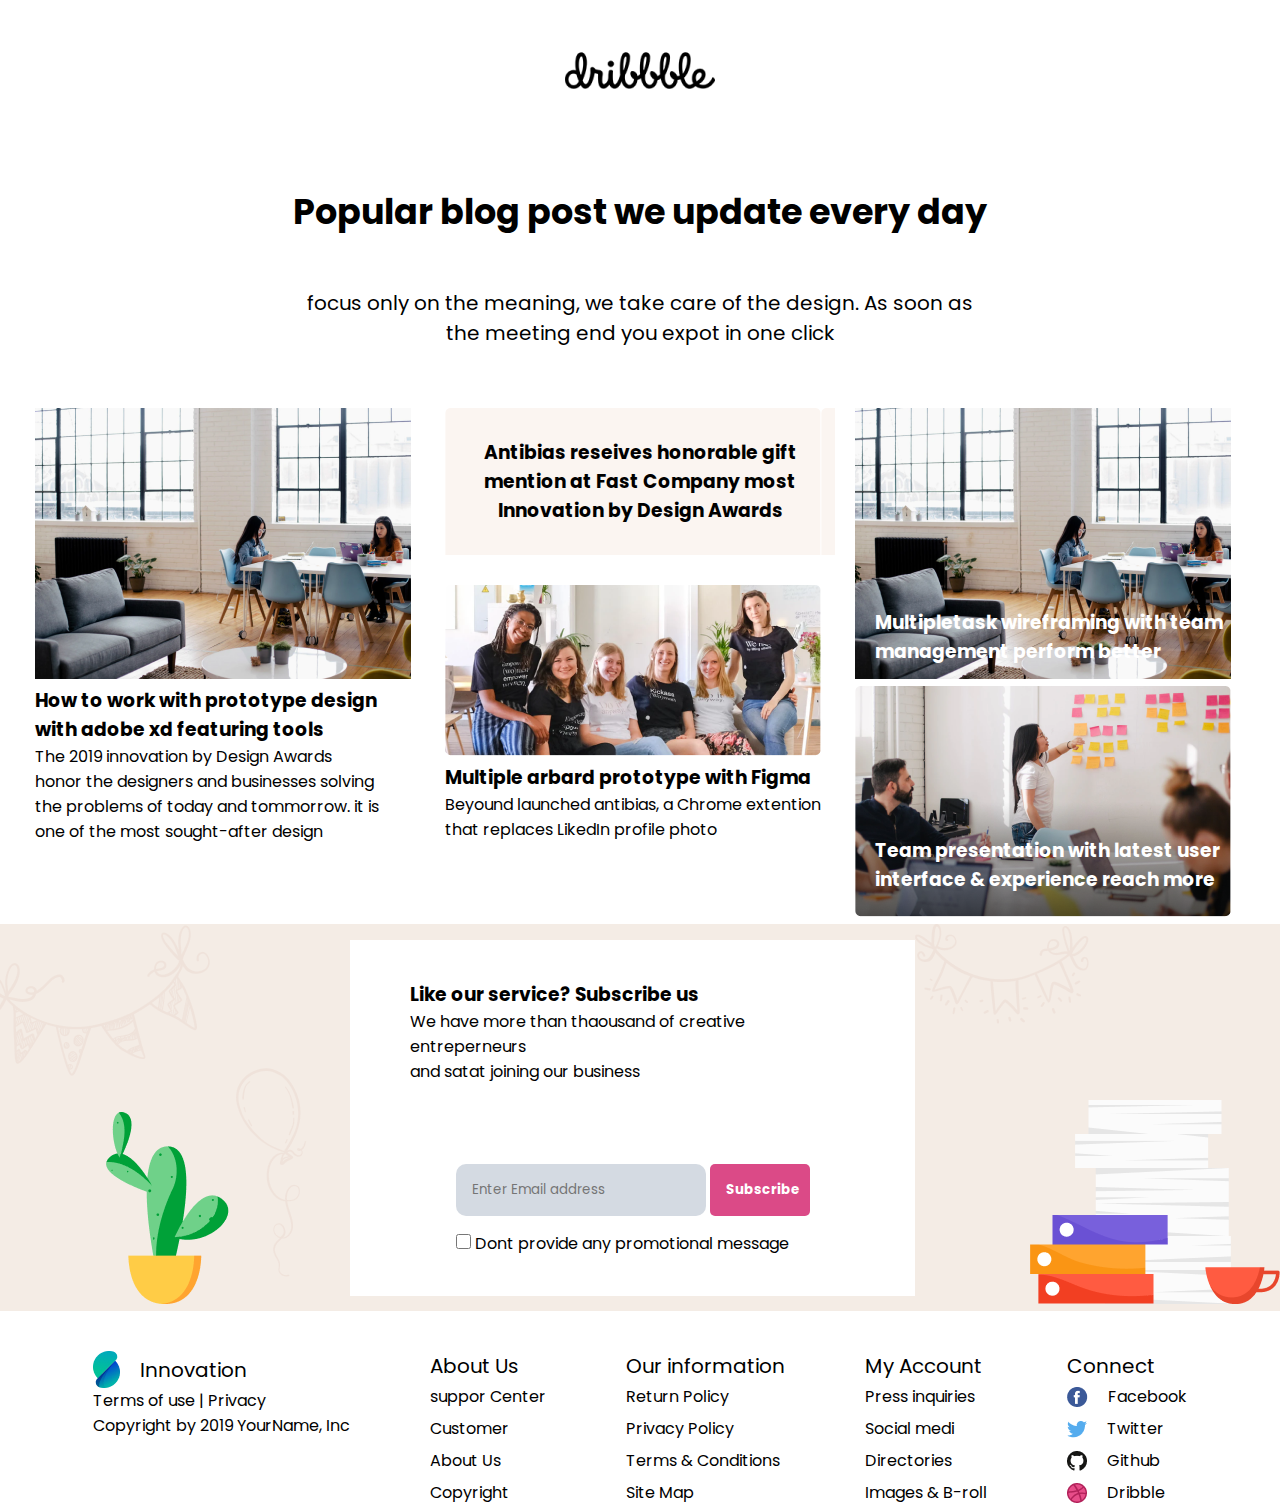
==== commit 04579b8f: "navbar commit" ====
--- a/index.html
+++ b/index.html
@@ -19,37 +19,45 @@
             <div class="logo">
                 <img src="img/S1.png " alt="#">
                 <a href="index.html">Innovation</a>
-                <ul>
+            </div>
+            <div class="burger">
+                <ul class="nav-links">
                     <li><a href="index.html">Home</a></li>
                     <li><a href="advertise.html">Advertise</a></li>
                     <li><a href="support.html">Support</a></li>
                     <li><a href="about.html">About</a></li>
                 </ul>
+
+                <ul class="nav-links">
+                    <li><a href="#">Login</a></li>
+                    <li class="get"><a href="#" style="color: #0A8080;">Get Started</a>
+                        <img src="img/Vector.png" alt="#">
+                    </li>
+                </ul>
             </div>
-            <ul>
-                <li><a href="#">Login</a></li>
-                <li class="get"><a href="#" style="color: #0A8080;">Get Started</a>
-                    <img src="img/Vector.png" alt="#">
-                </li>
-            </ul>
+            <div class="menu">
+                <div class="line"></div>
+                <div class="line"></div>
+                <div class="line"></div>
+            </div>
         </nav>
-        <label for= "" class="icon"></label>
-    </header>
+        <script src="main.js"></script>  
+     </header>
     <section class="home">
-    <div class="titre1">
-        <h1>Creativity starts with viewing the whole <br> world differently</h1>
-        <p>service agency with customer satisfaction</p>
-    </div>
+        <div class="titre1">
+            <h1>Creativity starts with viewing the whole <br> world differently</h1>
+            <p>service agency with customer satisfaction</p>
+        </div>
 
-    <div class="button"><a href="index.html">Get Started</a></div>
-    <div class="image1">
-        <img src="img/image1.png" alt="#">
-    </div>
-</section>
+        <div class="button"><a href="index.html">Get Started</a></div>
+        <div class="image1">
+            <img src="img/image1.png" alt="#">
+        </div>
+    </section>
     <div class="blog-1">
-        <p class="quote">"Whatever we creat in Qwilr looks absolutely briliant.It helps show  our work in the best
+        <p class="quote">"Whatever we creat in Qwilr looks absolutely briliant.It helps show our work in the best
             light,
-            and is downright impressive when  clients see a Qwilr page we have made for them."</p>
+            and is downright impressive when clients see a Qwilr page we have made for them."</p>
         <p class="auteur"> By Denny Albuz, Adviser of Paypal</p>
     </div>
 
@@ -59,9 +67,10 @@
         <img src="img/Vector(5).png" alt="#">
         <img src="img/Vector(6).png" alt="#">
         <img src="img/Vector(7).png" alt="#">
-    </div >
+    </div>
     <h2 class="titre-2">Popular blog post we update every day</h2>
-    <p class="paragraphe">focus only on the meaning, we take care of the design. As soon as <br> the meeting end you expot in one click
+    <p class="paragraphe">focus only on the meaning, we take care of the design. As soon as <br> the meeting end you
+        expot in one click
     </p>
     <div class="blog-2">
         <div class="box1">
@@ -169,6 +178,7 @@
             </div>
         </section>
     </footer>
+   
 </body>
 
 </html>--- a/css/home.css
+++ b/css/home.css
@@ -6,6 +6,7 @@
     padding: 0;
     font-family: 'Poppins', sans-serif;
     box-sizing: border-box;
+   
 } 
 .header {
     position: fixed;
@@ -56,18 +57,6 @@
     padding-left: 30px;
 }
 
-/* header label{
-    display: none;
-}
-
- header label::before{
-    content: "\f0c9 ";
-    font-family: "FontAwesome";
-    font-size: 30px;
-   cursor: pointer;
-    
- } */
-
 nav a {
      position: relative; 
     margin-left: 0px;
@@ -75,12 +64,33 @@
     font-size: 20px;
     transition: 0.3s;
 }
+.burger{
+    display: flex;
+    gap: 60px;
+    align-items: center;
+}
 nav a:hover {
     color: rgb(156, 160, 160);
 }
 .get{
     display: flex;
     flex-direction: column;
+    
+}
+.menu div{
+      width: 25px;
+      height: 3px;
+      background-color: rgb(75, 71, 71);
+      margin: 5px;
+
+      
+}
+
+.menu{
+    cursor: pointer;
+    display: none;
+    align-items: center;
+    margin-left:90px ;
 }
 .titre1 {
     padding-top:  90px;
@@ -165,6 +175,7 @@
 }
 
 .blog-2{
+    width: 100%;
     margin-top: 60px;
     justify-content: center;
     display: grid;
@@ -286,16 +297,38 @@
     .header{
         padding-left:15px ;
     }
-
-   
-    /* header label{
+    .burger{
+        position: absolute;
+        right: 0px;
+        height: 92vh;
+        top: 8vh;
+        background-color: rgba(255, 203, 203, 0.934);
+        display: flex;
+        flex-direction: column;
+        align-items: center;
+        width: 100%;
+        margin: auto;
+        transform: translateX(100%) ;
+        transition:0.5s ease-in
+
+    }
+    .nav-links{
+        display: flex;
+        flex-direction: column;
+        gap: 50px;
+        align-items: center;
+        margin: auto;
+
+    }
+    
+    .menu{
         display: block;
 
     }
-    ul{
-        display: none;
-    } */
-    
+
+    .nav-active{
+        transform: translateX(0%) ;
+    }
     .home{
         background-color: #FEEADA ;
         padding: 10px;
@@ -366,8 +399,27 @@
     text-align: center;
 }
 .blog-2{
-    margin-left:30px;
     margin-top: 20px;
+}
+.box1 h3{
+    padding-left:20px ;
+    font-size: 20px;
+
+}
+.box1 p{
+    padding-left:20px ;
+    font-size: 12px;
+
+}
+.box2 h3{
+    padding-left:20px ;
+    font-size: 20px;
+
+}
+.box2 p{
+    padding-left:20px ;
+    font-size: 12px;
+
 }
  .wrapper div img {
         display: none;
@@ -397,6 +449,21 @@
 
     }
     .list{
+        padding-left: 10px;
         width: 40%;
     } 
 }
+@media (max-width:1000px) {
+    .wrapper div img {
+        display: none;
+    }
+    .container {
+        background-color: #F4ECE5;
+        gap: 20px;
+    }
+    .wrapper{
+        display: block;
+    }
+
+
+}
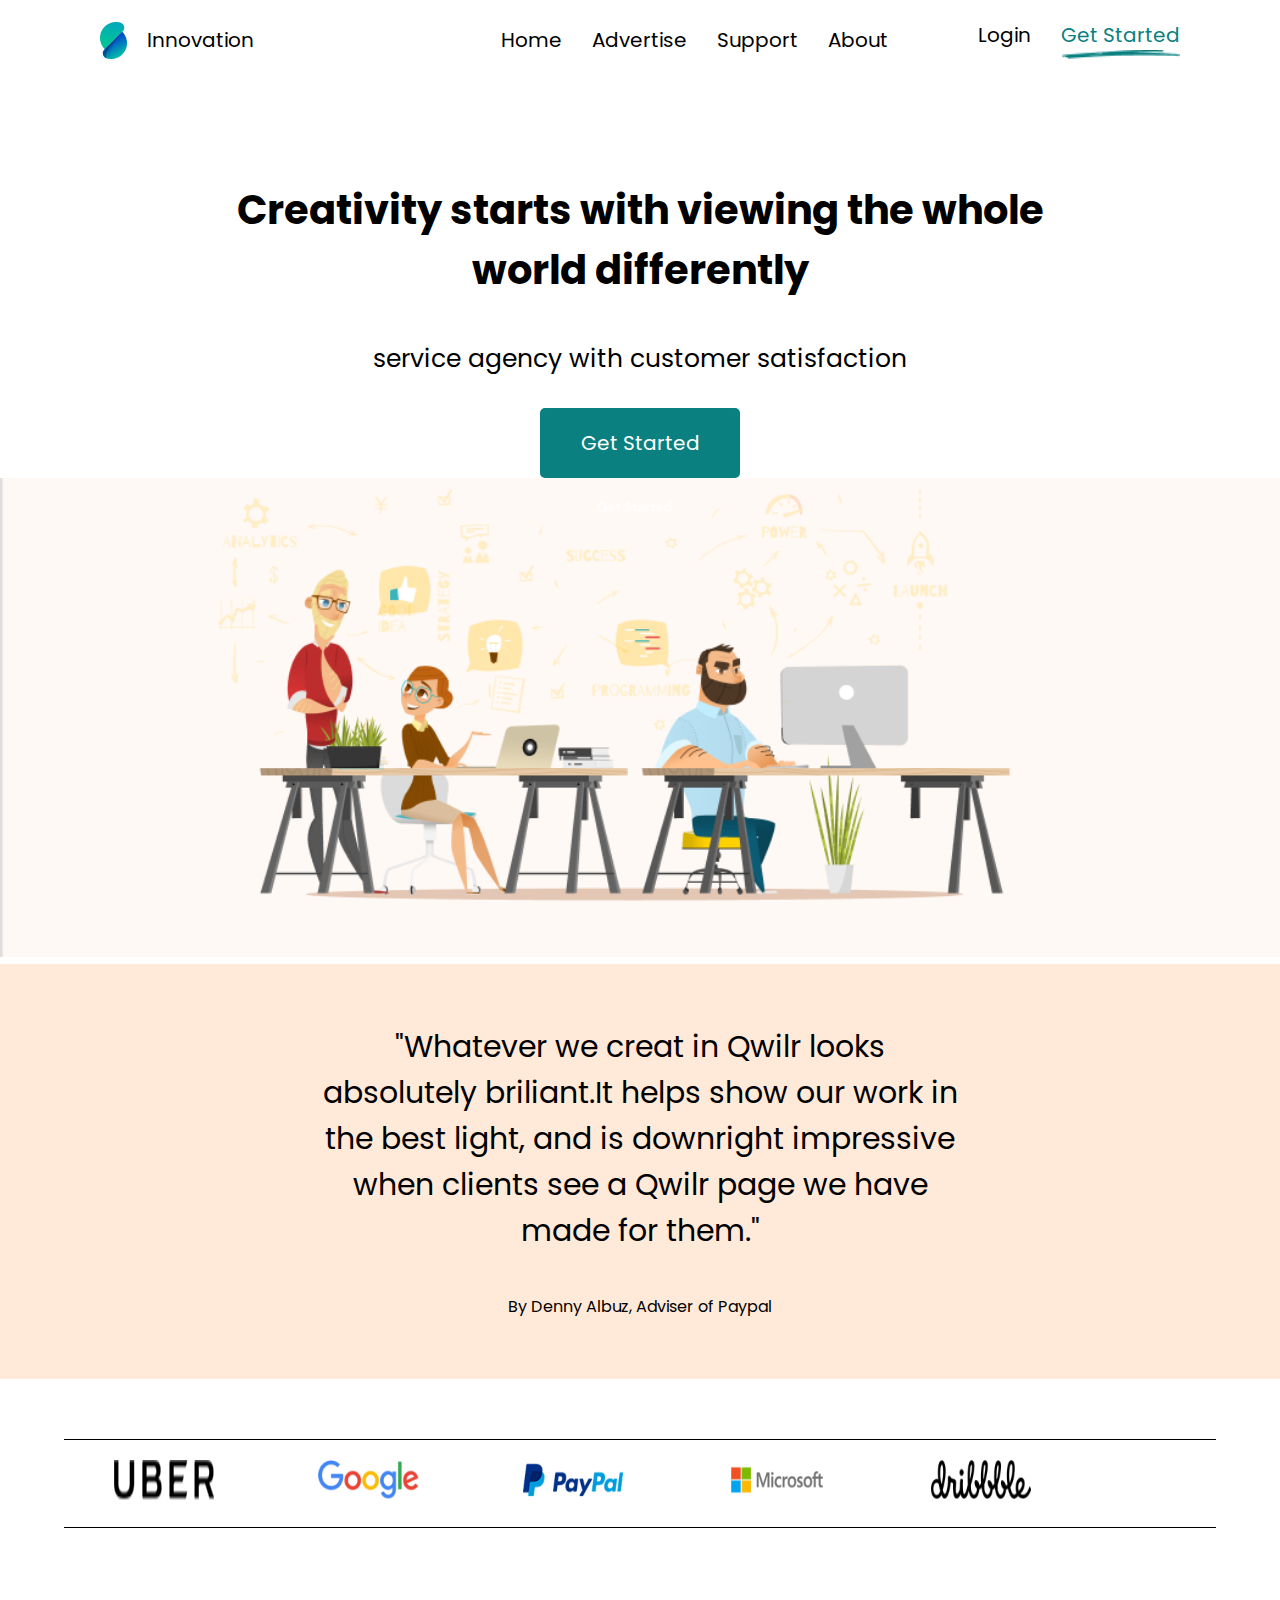
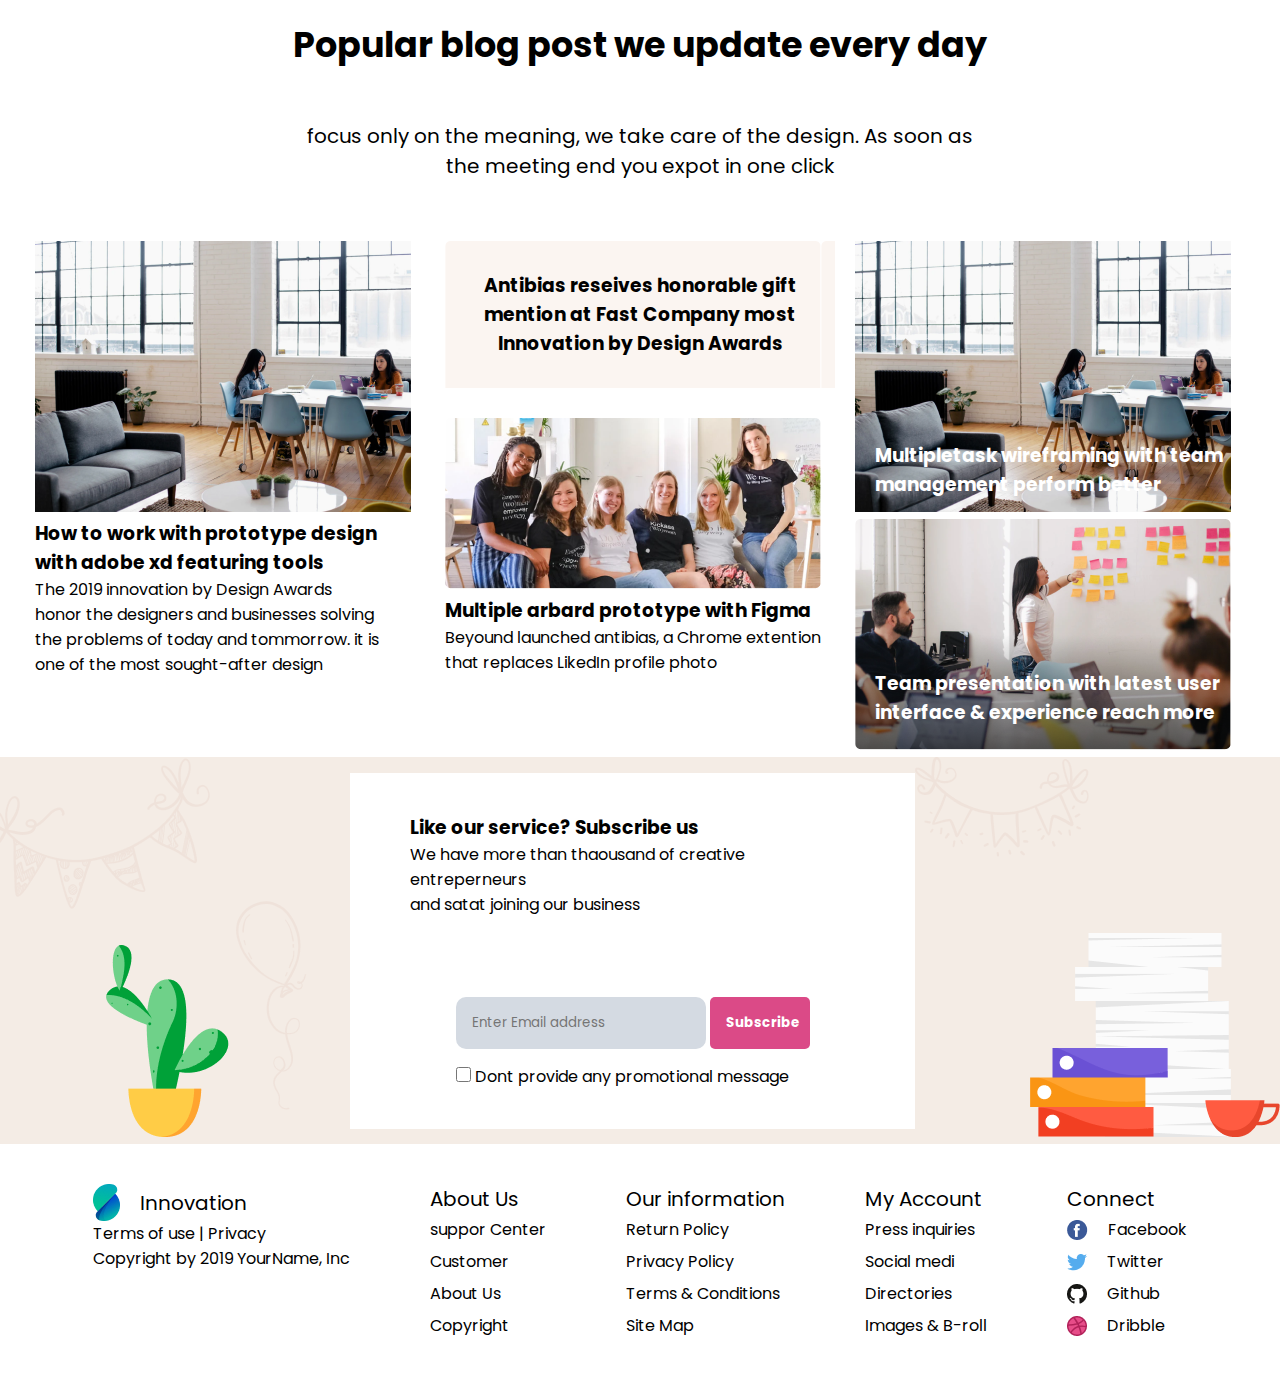
==== commit 0050d239: "slider-page-home commit" ====
--- a/index.html
+++ b/index.html
@@ -41,8 +41,8 @@
                 <div class="line"></div>
             </div>
         </nav>
-        <script src="main.js"></script>  
-     </header>
+        <script src="main.js"></script>
+    </header>
     <section class="home">
         <div class="titre1">
             <h1>Creativity starts with viewing the whole <br> world differently</h1>
@@ -62,11 +62,22 @@
     </div>
 
     <div class="source">
-        <img src="img/Vector(3).png" alt="#">
-        <img src="img/Vector(4).png" alt="#">
-        <img src="img/Vector(5).png" alt="#">
-        <img src="img/Vector(6).png" alt="#">
-        <img src="img/Vector(7).png" alt="#">
+        <hr size="1" color="black">
+        <div class="source-slider">
+            <img src="img/Vector(3).png" alt="#">
+            <img src="img/Vector(4).png" alt="#">
+            <img src="img/Vector(5).png" alt="#">
+            <img src="img/Vector(6).png" alt="#">
+            <img src="img/Vector(7).png" alt="#">
+        </div>
+        <div class="source-slider">
+            <img src="img/Vector(3).png" alt="#">
+            <img src="img/Vector(4).png" alt="#">
+            <img src="img/Vector(5).png" alt="#">
+            <img src="img/Vector(6).png" alt="#">
+            <img src="img/Vector(7).png" alt="#">
+        </div>
+        <hr size="1" color=" black">
     </div>
     <h2 class="titre-2">Popular blog post we update every day</h2>
     <p class="paragraphe">focus only on the meaning, we take care of the design. As soon as <br> the meeting end you
@@ -178,7 +189,7 @@
             </div>
         </section>
     </footer>
-   
+
 </body>
 
 </html>--- a/css/home.css
+++ b/css/home.css
@@ -77,13 +77,12 @@
     flex-direction: column;
     
 }
+
 .menu div{
       width: 25px;
       height: 3px;
       background-color: rgb(75, 71, 71);
       margin: 5px;
-
-      
 }
 
 .menu{
@@ -145,22 +144,56 @@
    text-align: center;
 }
 
+hr{
+    margin-top: 10px;
+    margin-bottom: 10px;
+}
 .source {
-    margin-inline: auto;
-    display: flex;
+    width: 70%;
+    margin-top: 20px;
+    margin-bottom: 20px;
+    margin-inline:auto ;
+    overflow: hidden;
+    padding: 0px 0 ;
+    background: white;
+    white-space: nowrap;
+    /* margin-inline: auto;
+  
     flex-wrap: wrap;
     justify-content: center;
-    gap: 150px;
-    margin-top: 30px;
-}
-.source img{
-    padding: 15px;
+    gap: 150px;*/
+    margin-top: 50px; 
+}
+
+@keyframes slide {
+    from {
+        transform: translateX(0%);
+    }
+    to {
+        transform: translateX(-100%);
+    }
+    
+}
+.source-slider{
+    padding-right: 100px;
+    display: inline-block;
+    animation: 6s slide infinite linear;
+}
+
+.source-slider img{
+    height: 60px;
+    margin: 0 40px;
+    width: 15%; 
+    padding: 10px;
     transition: 0.3s;
-    border-radius: 10px;
+    border-radius: 10px; 
 }
 .source img:hover{
     background-color: #dddee0;
     transform: scale(1.1);
+}
+.source:hover .source-slider{
+    animation-play-state: paused;
 }
 .titre-2{
     font-size: 35px;
@@ -254,6 +287,7 @@
   }
   .foot{
     margin-top: 40px;
+    margin-bottom: 40px;
     display: flex;
     flex-wrap: wrap;
     justify-content:center;
@@ -453,7 +487,7 @@
         width: 40%;
     } 
 }
-@media (max-width:1000px) {
+@media (max-width:1055px) {
     .wrapper div img {
         display: none;
     }
@@ -467,3 +501,21 @@
 
 
 }
+@media (max-width:1600px) {
+    .source {
+        width: 90%;
+    }
+    .source-slider{
+        padding-right: 500px;
+    }
+    
+}
+@media (max-width:1600px) {
+    .source {
+        width: 90%;
+    }
+    .source-slider{
+        padding-right: 350px;
+    }
+    
+}